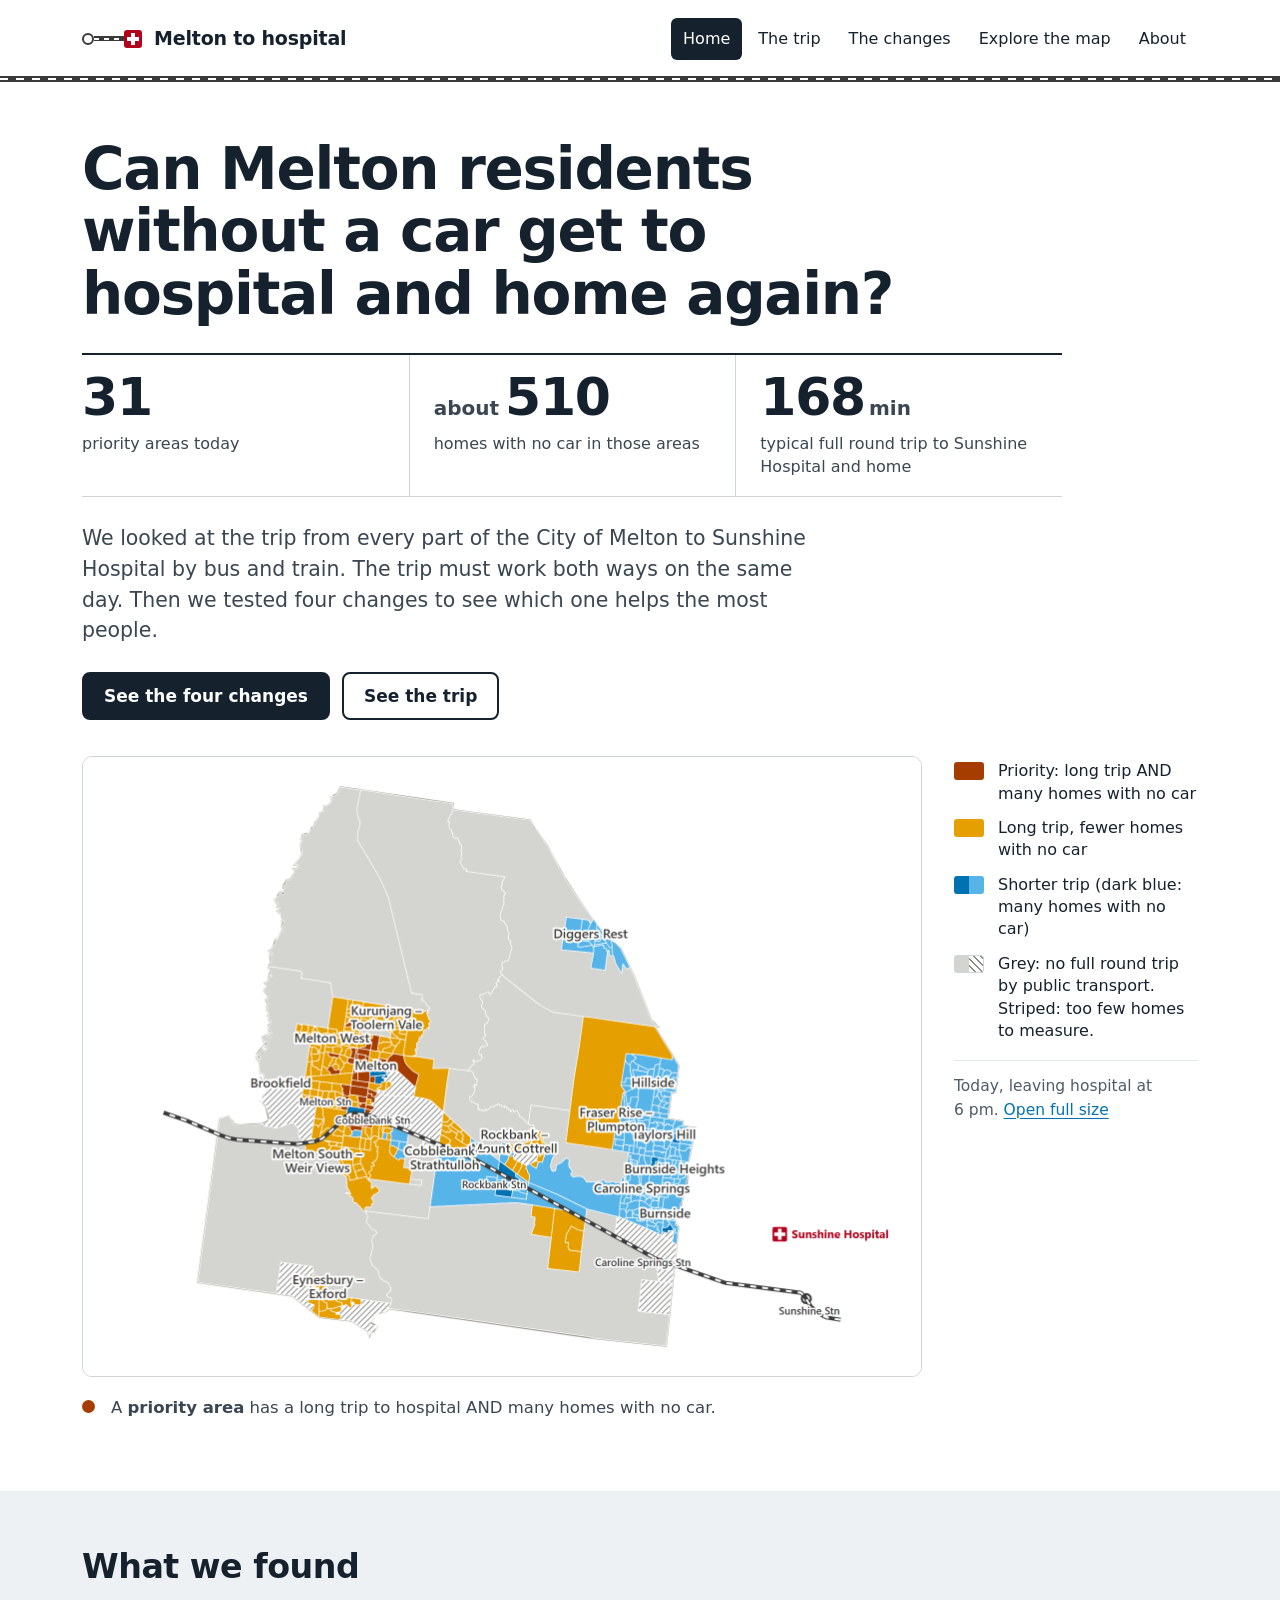
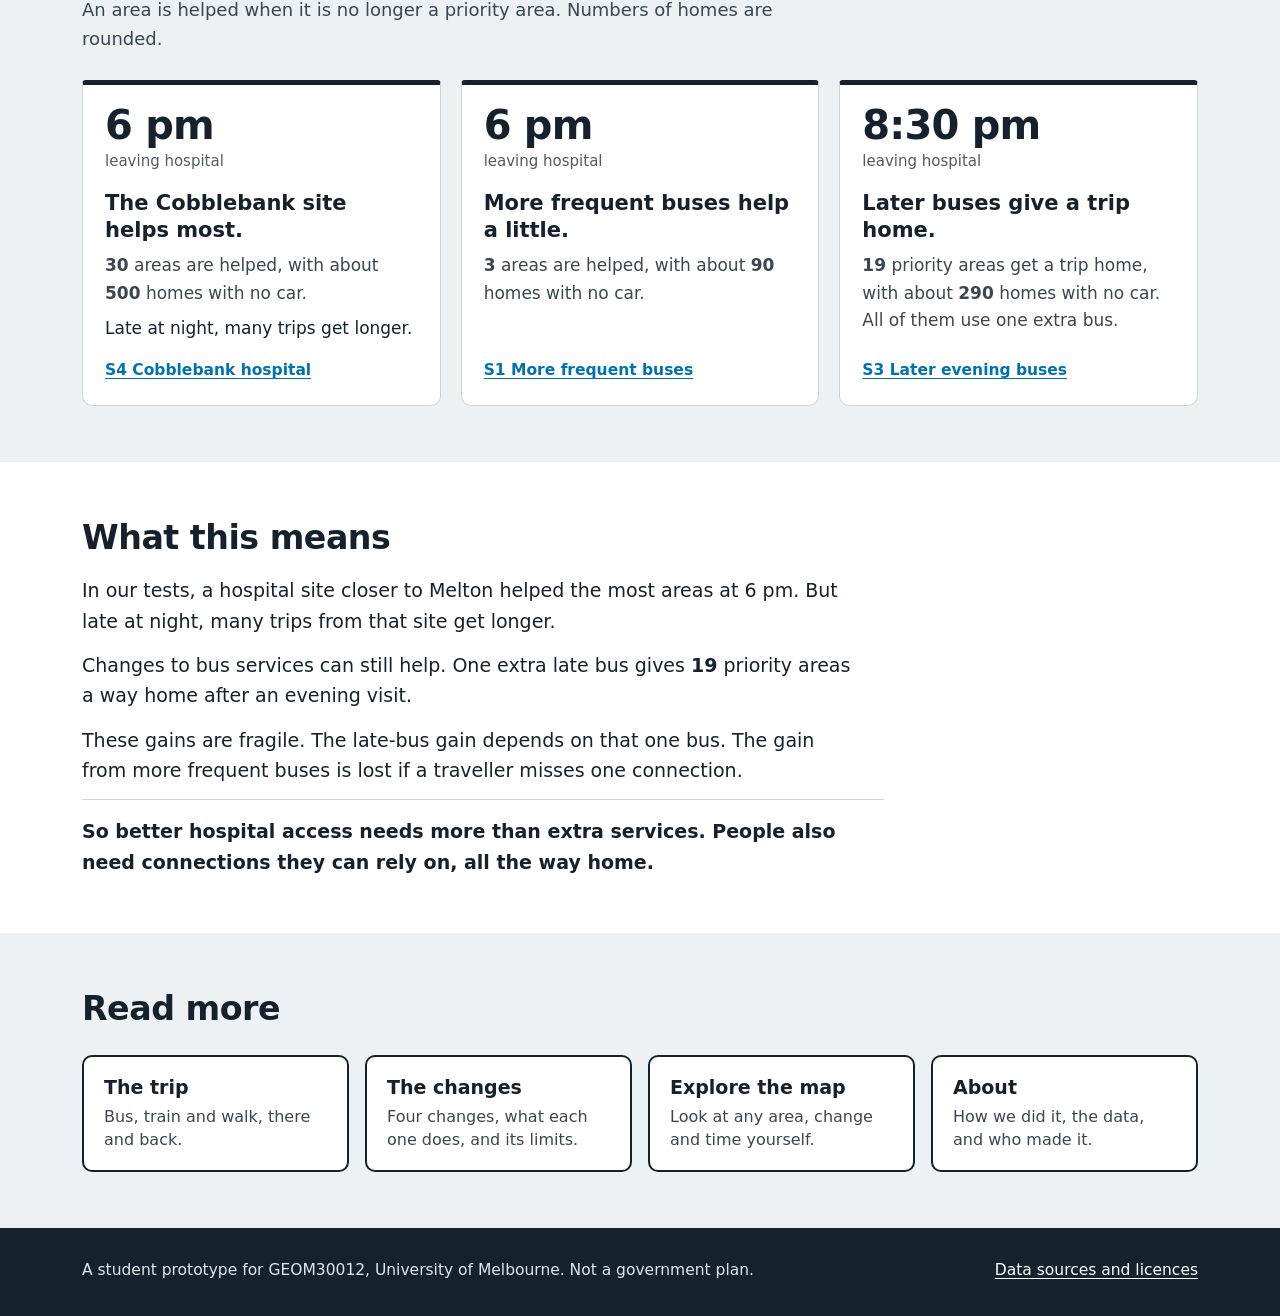
==== index.html @ 2ac5438d "Melton to hospital: public website and explorer (GEOM30012 prototype)" ====
<!doctype html>
<html lang="en-AU">
<head>
<meta charset="utf-8">
<meta name="viewport" content="width=device-width, initial-scale=1">
<title>Melton to hospital</title>
<meta name="description" content="Can Melton residents without a car get to Sunshine Hospital and home again by public transport? Four possible changes, compared.">
<link rel="stylesheet" href="assets/site.css">
</head>
<body>
<a class="skip" href="#main">Skip to content</a>
<header class="site-head">
  <div class="wrap">
    <a class="brand" href="index.html"><span class="mark" aria-hidden="true"><span class="stop"></span><span class="seg"></span><span class="hosp"></span></span>Melton to hospital</a>
    <nav class="site-nav" aria-label="Main">
      <ul>
        <li><a href="index.html" aria-current="page">Home</a></li>
        <li><a href="trip.html">The trip</a></li>
        <li><a href="changes.html">The changes</a></li>
        <li><a href="explore.html">Explore the map</a></li>
        <li><a href="about.html">About</a></li>
      </ul>
    </nav>
  </div>
  <div class="railrule" aria-hidden="true"></div>
</header>

<main id="main">
  <section class="page-top">
    <div class="wrap">
      <h1>Can Melton residents without a car get to hospital and home again?</h1>
      <ul class="keynums" aria-label="Key numbers today">
        <li><span class="big"><span data-n="today.priority_areas"></span></span><span class="lbl">priority areas today</span></li>
        <li><span class="big"><span class="pre">about</span><span data-n="today.priority_homes"></span></span><span class="lbl">homes with no car in those areas</span></li>
        <li><span class="big"><span data-n="today.round_trip_min"></span><small>min</small></span><span class="lbl">typical full round trip to Sunshine Hospital and home</span></li>
      </ul>
      <p class="lead">We looked at the trip from every part of the City of Melton to Sunshine Hospital by bus and train. The trip must work both ways on the same day. Then we tested four changes to see which one helps the most people.</p>
      <div class="actions">
        <a class="btn primary" href="changes.html">See the four changes</a>
        <a class="btn" href="trip.html">See the trip</a>
      </div>
    </div>
  </section>

  <section class="band" style="padding-top:0">
    <div class="wrap">
      <figure class="webmap">
        <div class="map-scroll" data-start="0.1"><img src="img/web/map_today_6pm.png" width="840" height="620"
          alt="Map of the City of Melton, leaving hospital at 6&nbsp;pm. Priority areas, in dark orange-brown, are grouped around Melton town centre and Melton South."></div>
        <div class="map-side">
          <p class="swipe-hint">Swipe sideways to see the whole map.</p>
          <ul class="map-key" aria-label="Map key">
            <li><span class="sw priority"></span><span>Priority: long trip AND many homes with no car</span></li>
            <li><span class="sw long"></span><span>Long trip, fewer homes with no car</span></li>
            <li><span class="sw shorter"></span><span>Shorter trip (dark blue: many homes with no car)</span></li>
            <li><span class="sw nodata"></span><span>Grey: no full round trip by public transport. Striped: too few homes to measure.</span></li>
          </ul>
          <figcaption>Today, leaving hospital at 6&nbsp;pm. <a href="img/map_today_6pm_1920x1080.png">Open full size</a></figcaption>
        </div>
      </figure>
      <p class="priority-def"><span class="swatch priority" aria-hidden="true"></span><span>A <b>priority area</b> has a long trip to hospital AND many homes with no car.</span></p>
    </div>
  </section>

  <section class="band mist">
    <div class="wrap">
      <div class="section-head">
        <h2>What we found</h2>
        <p>An area is helped when it is no longer a priority area. Numbers of homes are rounded.</p>
      </div>
      <ol class="findings">
        <li class="finding">
          <div class="when">6&nbsp;pm<small>leaving hospital</small></div>
          <h3>The Cobblebank site helps most.</h3>
          <p><span data-n="s4.helped_areas"></span> areas are helped, with about <span data-n="s4.helped_homes"></span> homes with no car.</p>
          <p class="late">Late at night, many trips get longer.</p>
          <a class="which" href="changes.html#s4">S4 Cobblebank hospital</a>
        </li>
        <li class="finding">
          <div class="when">6&nbsp;pm<small>leaving hospital</small></div>
          <h3>More frequent buses help a little.</h3>
          <p><span data-n="s1.helped_areas"></span> areas are helped, with about <span data-n="s1.helped_homes"></span> homes with no car.</p>
          <a class="which" href="changes.html#s1">S1 More frequent buses</a>
        </li>
        <li class="finding">
          <div class="when">8:30&nbsp;pm<small>leaving hospital</small></div>
          <h3>Later buses give a trip home.</h3>
          <p><span data-n="s3.priority_gain"></span> priority areas get a trip home, with about <span data-n="s3.priority_gain_homes"></span> homes with no car. All of them use one extra bus.</p>
          <a class="which" href="changes.html#s3">S3 Later evening buses</a>
        </li>
      </ol>
    </div>
  </section>

  <section class="band">
    <div class="wrap">
      <div class="meaning">
        <h2>What this means</h2>
        <p>In our tests, a hospital site closer to Melton helped the most areas at 6&nbsp;pm. But late at night, many trips from that site get longer.</p>
        <p>Changes to bus services can still help. One extra late bus gives <span data-n="s3.priority_gain"></span> priority areas a way home after an evening visit.</p>
        <p>These gains are fragile. The late-bus gain depends on that one bus. The gain from more frequent buses is lost if a traveller misses one connection.</p>
        <p>So better hospital access needs more than extra services. People also need connections they can rely on, all the way home.</p>
      </div>
    </div>
  </section>

  <section class="band mist">
    <div class="wrap">
      <div class="section-head"><h2>Read more</h2></div>
      <ul class="next-links">
        <li><a href="trip.html"><b>The trip</b><span>Bus, train and walk, there and back.</span></a></li>
        <li><a href="changes.html"><b>The changes</b><span>Four changes, what each one does, and its limits.</span></a></li>
        <li><a href="explore.html"><b>Explore the map</b><span>Look at any area, change and time yourself.</span></a></li>
        <li><a href="about.html"><b>About</b><span>How we did it, the data, and who made it.</span></a></li>
      </ul>
    </div>
  </section>
</main>

<footer class="site-foot">
  <div class="wrap">
    <p>A student prototype for GEOM30012, University of Melbourne. Not a government plan.</p>
    <p><a href="about.html#sources">Data sources and licences</a></p>
  </div>
</footer>
<script src="data/site_numbers.js"></script>
<script src="assets/site.js"></script>
</body>
</html>
---- assets/site.css ----
/* Melton to hospital -- public website around the explorer.
   System fonts only, no external files: works offline and on GitHub Pages.
   Map colours are copied exactly from app/index.html. */
:root {
  --ink: #15222e;
  --ink-soft: #3a4651;
  --muted: #4f5b66;
  --paper: #ffffff;
  --mist: #eef1f3;
  --rule: #cdd4da;
  --rule-soft: #e3e8ec;
  /* map colours (app/index.html) */
  --priority: #A63D00;
  --long: #E69F00;
  --dep: #0072B2;
  --short: #56B4E9;
  --lost: #D55E00;
  --both: #f7f4ea;
  --neither: #b9b9b4;
  --hosp: #b3001b;
  --rail: #3a3a3a;
  --font: "Segoe UI Variable Text", "Segoe UI", system-ui, -apple-system, "Helvetica Neue", Roboto, Arial, sans-serif;
  --font-display: "Segoe UI Variable Display", "Segoe UI", system-ui, -apple-system, "Helvetica Neue", Roboto, Arial, sans-serif;
  --wrap: 1180px;
  --gutter: 32px;
}
*, *::before, *::after { box-sizing: border-box; }
html { -webkit-text-size-adjust: 100%; }
body {
  margin: 0; background: var(--paper); color: var(--ink);
  font: 18px/1.6 var(--font); font-variant-numeric: tabular-nums;
}
img { max-width: 100%; height: auto; display: block; }
a { color: var(--dep); text-underline-offset: 3px; }
a:hover { color: var(--ink); }
:focus-visible { outline: 3px solid var(--dep); outline-offset: 3px; border-radius: 2px; }
.wrap { max-width: var(--wrap); margin: 0 auto; padding: 0 var(--gutter); }
.skip { position: absolute; left: -9999px; top: 0; }
.skip:focus { left: 12px; top: 12px; z-index: 10; background: var(--paper); padding: 8px 12px; }

/* ---- header: the site sits on the map's V/Line line ---------------------- */
.site-head { background: var(--paper); }
.site-head .wrap { display: flex; align-items: center; justify-content: space-between; gap: 24px; padding-top: 18px; padding-bottom: 16px; }
.brand { display: flex; align-items: center; gap: 12px; color: var(--ink); text-decoration: none; font: 650 19px/1.2 var(--font-display); letter-spacing: -0.01em; }
.brand:hover { color: var(--ink); }
.brand .mark { display: inline-flex; align-items: center; gap: 0; }
.brand .stop { width: 12px; height: 12px; border-radius: 50%; background: var(--paper); border: 2.5px solid var(--rail); }
.brand .seg { width: 30px; height: 5px; background: var(--rail); position: relative; }
.brand .seg::after { content: ""; position: absolute; left: 0; right: 0; top: 1.5px; height: 2px;
  background: repeating-linear-gradient(90deg, #fff 0 5px, transparent 5px 10px); }
.hosp { display: inline-block; width: 18px; height: 18px; border-radius: 3px; background: var(--hosp); position: relative; flex: none; }
.hosp::before, .hosp::after { content: ""; position: absolute; background: #fff; }
.hosp::before { left: 7px; top: 3px; width: 4px; height: 12px; }
.hosp::after { left: 3px; top: 7px; width: 12px; height: 4px; }
nav.site-nav ul { list-style: none; margin: 0; padding: 0; display: flex; gap: 4px; flex-wrap: wrap; }
nav.site-nav a { display: block; padding: 8px 12px; border-radius: 6px; color: var(--ink); text-decoration: none; font-size: 16px; font-weight: 500; }
nav.site-nav a:hover { background: var(--mist); }
nav.site-nav a[aria-current="page"] { background: var(--ink); color: #fff; }
.railrule { height: 6px; background: var(--rail); position: relative; }
.railrule::after { content: ""; position: absolute; left: 0; right: 0; top: 2px; height: 2px;
  background: repeating-linear-gradient(90deg, #fff 0 8px, transparent 8px 16px); }

/* ---- type -------------------------------------------------------------- */
h1, h2, h3 { font-family: var(--font-display); color: var(--ink); margin: 0; }
h1 { font-size: clamp(34px, 4.6vw, 58px); line-height: 1.08; font-weight: 650; letter-spacing: -0.022em; max-width: 19ch; }
h2 { font-size: clamp(26px, 2.6vw, 34px); line-height: 1.18; font-weight: 650; letter-spacing: -0.015em; }
h3 { font-size: 21px; line-height: 1.3; font-weight: 650; }
p { margin: 0 0 14px; max-width: 64ch; }
.lead { font-size: clamp(19px, 1.6vw, 22px); line-height: 1.5; color: var(--ink-soft); max-width: 58ch; }
.small { font-size: 15.5px; color: var(--muted); }
b, strong { font-weight: 650; }
[data-n] { font-weight: 650; white-space: nowrap; }

/* ---- page sections ----------------------------------------------------- */
.page-top { padding: 56px 0 36px; }
.page-top .lead { margin-top: 18px; }
section.band { padding: 56px 0; }
section.band.mist { background: var(--mist); }
.section-head { margin-bottom: 26px; }
.section-head p { margin-top: 10px; color: var(--ink-soft); }

/* buttons */
.actions { display: flex; flex-wrap: wrap; gap: 12px; margin-top: 26px; }
.btn { display: inline-flex; align-items: center; gap: 10px; min-height: 48px; padding: 11px 20px; border-radius: 8px;
  border: 2px solid var(--ink); background: var(--paper); color: var(--ink); text-decoration: none; font-weight: 600; font-size: 17px; line-height: 1.2; }
.btn:hover { background: var(--mist); color: var(--ink); }
.btn.primary { background: var(--ink); color: #fff; }
.btn.primary:hover { background: var(--ink-soft); border-color: var(--ink-soft); color: #fff; }

/* figures */
figure { margin: 0; }
.frame { border: 1px solid var(--rule); border-radius: 10px; overflow: hidden; background: #fff; }
figcaption { margin-top: 12px; font-size: 15.5px; line-height: 1.5; color: var(--muted); max-width: 80ch; }
figcaption a { white-space: nowrap; }
.swatch { display: inline-block; width: 13px; height: 13px; border-radius: 50%; vertical-align: -1px; margin-right: 4px; }
.swatch.priority { background: var(--priority); }

/* ---- home: findings set out like a timetable --------------------------- */
.findings { list-style: none; margin: 0; padding: 0; display: grid; grid-template-columns: repeat(3, 1fr); gap: 20px; }
.finding { background: var(--paper); border: 1px solid var(--rule); border-top: 5px solid var(--ink); border-radius: 4px 4px 10px 10px;
  padding: 20px 22px 22px; display: flex; flex-direction: column; }
.finding .when { font: 650 40px/1 var(--font-display); letter-spacing: -0.02em; color: var(--ink); }
.finding .when small { display: block; font: 500 15px/1.4 var(--font); letter-spacing: 0; color: var(--muted); margin-top: 6px; }
.finding h3 { margin: 18px 0 8px; }
.finding p { font-size: 17px; color: var(--ink-soft); margin-bottom: 16px; }
.finding .which { margin-top: auto; font-size: 15.5px; font-weight: 600; }
.priority-def { display: flex; gap: 12px; align-items: baseline; margin-top: 18px; font-size: 16.5px; color: var(--ink-soft); max-width: 80ch; }
.priority-def .swatch { flex: none; }

.next-links { display: grid; grid-template-columns: repeat(4, 1fr); gap: 16px; list-style: none; margin: 0; padding: 0; }
.next-links a { display: block; height: 100%; padding: 18px 20px; border: 2px solid var(--ink); border-radius: 10px; text-decoration: none; color: var(--ink); background: var(--paper); }
.next-links a:hover { background: var(--mist); }
.next-links b { display: block; font: 650 19px/1.3 var(--font-display); margin-bottom: 6px; }
.next-links span { font-size: 16px; color: var(--ink-soft); line-height: 1.45; display: block; }

/* ---- trip: the route diagram (the page's one bold element) ------------- */
.trip-grid { display: grid; grid-template-columns: minmax(0, 1.15fr) minmax(0, 1fr); gap: 56px; align-items: start; }
ol.route { list-style: none; margin: 0; padding: 0; }
ol.route > li { position: relative; display: grid; grid-template-columns: 56px 1fr; column-gap: 18px; }
ol.route .node { grid-column: 1; display: flex; justify-content: center; padding-top: 4px; position: relative; z-index: 1; }
ol.route .stop-name { grid-column: 2; font: 650 21px/1.3 var(--font-display); padding: 2px 0 0; }
ol.route .stop-note { grid-column: 2; font-size: 16px; color: var(--muted); margin: 2px 0 0; }
ol.route li.leg { min-height: 92px; }
ol.route li.leg .line { grid-column: 1; grid-row: 1 / span 2; justify-self: center; width: 8px; height: 100%; }
ol.route li.leg .mode { grid-column: 2; align-self: center; padding: 14px 0; }
ol.route li.leg .mode b { display: block; font-size: 18px; }
ol.route li.leg .mode span { font-size: 16px; color: var(--ink-soft); }
.line.walk { background: radial-gradient(circle, var(--rail) 2.2px, transparent 2.6px) center top / 8px 11px repeat-y; }
.line.bus { background: linear-gradient(90deg, transparent 1px, var(--rail) 1px, var(--rail) 7px, transparent 7px); }
.line.train { background:
  repeating-linear-gradient(180deg, #fff 0 7px, transparent 7px 14px) center / 2px 100% no-repeat,
  linear-gradient(90deg, transparent 0, var(--rail) 0, var(--rail) 100%); }
.dot { width: 22px; height: 22px; border-radius: 50%; background: #fff; border: 3px solid var(--rail); }
.dot.home { background: var(--ink); border-color: var(--ink); }
.node .hosp { width: 26px; height: 26px; border-radius: 4px; }
.node .hosp::before { left: 10px; top: 4px; width: 6px; height: 18px; }
.node .hosp::after { left: 4px; top: 10px; width: 18px; height: 6px; }
.badge { display: inline-block; margin-left: 8px; padding: 2px 10px; border-radius: 999px; background: var(--mist); font: 600 15px/1.5 var(--font); color: var(--ink); vertical-align: 2px; }

.facts { border-top: 2px solid var(--ink); }
.facts > div { display: grid; grid-template-columns: 1fr auto; gap: 16px; padding: 14px 0; border-bottom: 1px solid var(--rule-soft); align-items: baseline; }
.facts dt { color: var(--ink-soft); font-size: 17px; }
.facts dd { margin: 0; font: 650 22px/1.2 var(--font-display); text-align: right; white-space: nowrap; }
.facts dd small { font: 500 15px/1 var(--font); color: var(--muted); }
dl.facts { margin: 0; }

/* trip home: share of all areas with a trip home */
.homebars { display: grid; gap: 22px; margin: 8px 0 0; }
.homebar .label { display: flex; justify-content: space-between; gap: 12px; align-items: baseline; margin-bottom: 8px; flex-wrap: wrap; }
.homebar .label b { font: 650 22px/1.2 var(--font-display); }
.homebar .label span { color: var(--ink-soft); font-size: 17px; }
.bar { height: 30px; border-radius: 4px; background: var(--neither); overflow: hidden; display: flex; }
.bar i { display: block; height: 100%; background: var(--ink); }
.key { display: flex; flex-wrap: wrap; gap: 8px 22px; margin-top: 16px; font-size: 15.5px; color: var(--muted); }
.key span::before { content: ""; display: inline-block; width: 13px; height: 13px; border-radius: 3px; margin-right: 7px; vertical-align: -1px; }
.key .k-yes::before { background: var(--ink); }
.key .k-no::before { background: var(--neither); }
.callout { border-left: 5px solid var(--priority); background: var(--paper); padding: 16px 20px; margin-top: 28px; border-radius: 0 8px 8px 0; max-width: 70ch; }
.callout p:last-child { margin-bottom: 0; }

/* ---- changes ------------------------------------------------------------ */
.jump { display: flex; flex-wrap: wrap; gap: 10px; list-style: none; padding: 0; margin: 24px 0 0; }
.jump a { display: block; padding: 8px 14px; border: 1px solid var(--rule); border-radius: 999px; text-decoration: none; color: var(--ink); font-size: 16px; font-weight: 600; background: var(--paper); }
.jump a:hover { border-color: var(--ink); }
.overview { display: grid; grid-template-columns: 1fr 1fr; gap: 24px; }
.scenario { padding: 56px 0; border-top: 1px solid var(--rule); scroll-margin-top: 12px; }
.scenario .code { display: inline-block; font: 650 17px/1 var(--font-display); color: #fff; background: var(--ink); border-radius: 6px; padding: 6px 9px; margin-right: 12px; vertical-align: 5px; }
.scenario h2 { display: flex; align-items: baseline; flex-wrap: wrap; }
.scenario .desc { margin-top: 10px; color: var(--ink-soft); font-size: 19px; }
.scenario-grid { display: grid; grid-template-columns: minmax(0, 0.85fr) minmax(0, 1.15fr); gap: 44px; margin-top: 28px; align-items: start; }
.caveat { margin-top: 22px; padding: 14px 18px; background: var(--mist); border-radius: 8px; }
.caveat h3 { font-size: 18px; margin-bottom: 4px; }
.caveat p { margin: 0; font-size: 17px; }

/* ---- explore ------------------------------------------------------------- */
.explore-grid { display: grid; grid-template-columns: minmax(0, 0.8fr) minmax(0, 1.2fr); gap: 48px; align-items: center; }
.howto { padding-left: 22px; margin: 22px 0 0; color: var(--ink-soft); font-size: 17px; }
.howto li { margin-bottom: 6px; }

/* ---- about --------------------------------------------------------------- */
.prose { max-width: 70ch; }
.prose h2 { margin: 44px 0 14px; }
.prose h2:first-child { margin-top: 0; }
.prose ul { padding-left: 22px; margin: 0 0 14px; }
.prose li { margin-bottom: 8px; }
table.sources { border-collapse: collapse; width: 100%; font-size: 16px; margin-top: 6px; }
table.sources th, table.sources td { text-align: left; padding: 10px 12px 10px 0; border-bottom: 1px solid var(--rule-soft); vertical-align: top; }
table.sources th { font-weight: 650; border-bottom: 2px solid var(--ink); }
.people { list-style: none; padding: 0; margin: 0; }
.people li { padding: 6px 0; }

/* ---- footer --------------------------------------------------------------- */
.site-foot { background: var(--ink); color: #dfe5ea; margin-top: 0; }
.site-foot .wrap { padding-top: 30px; padding-bottom: 34px; display: flex; flex-wrap: wrap; gap: 10px 40px; justify-content: space-between; font-size: 15.5px; }
.site-foot p { margin: 0; max-width: 70ch; }
.site-foot a { color: #fff; }

/* ---- smaller screens --------------------------------------------------- */
@media (max-width: 1100px) {
  .findings { grid-template-columns: 1fr; }
  .finding { display: grid; grid-template-columns: 150px 1fr; column-gap: 24px; }
  .finding .when { grid-row: 1 / span 3; }
  .finding h3 { margin-top: 0; }
  .next-links { grid-template-columns: 1fr 1fr; }
  .trip-grid, .scenario-grid, .explore-grid { grid-template-columns: 1fr; gap: 32px; }
}
@media (max-width: 760px) {
  :root { --gutter: 16px; }
  body { font-size: 17px; }
  .site-head .wrap { flex-direction: column; align-items: flex-start; gap: 10px; padding-top: 14px; padding-bottom: 10px; }
  nav.site-nav { width: 100%; }
  nav.site-nav ul { gap: 2px; }
  nav.site-nav a { padding: 8px 10px; font-size: 15.5px; }
  .page-top { padding: 34px 0 26px; }
  section.band, .scenario { padding: 40px 0; }
  .finding { display: flex; padding: 18px 18px 20px; }
  .finding .when { font-size: 34px; }
  .finding h3 { margin-top: 14px; }
  .next-links { grid-template-columns: 1fr; }
  .overview { grid-template-columns: 1fr; }
  ol.route > li { grid-template-columns: 40px 1fr; column-gap: 14px; }
  ol.route li.leg { min-height: 80px; }
  .facts dd { font-size: 20px; }
  .btn { width: 100%; justify-content: center; }
  table.sources { font-size: 15px; }
}
@media print {
  .site-head nav, .actions, .skip { display: none; }
  section.band.mist { background: none; }
}

/* fixes after the first screenshots */
a.frame { display: block; }
h1 { max-width: 22ch; }
ol.route li.stop .node { align-self: stretch; grid-row: 1 / span 2; }
ol.route li.stop .node::after { content: ""; position: absolute; top: 14px; bottom: 0; left: 50%; width: 8px; transform: translateX(-50%); z-index: -1; }
ol.route li.leg .line { margin: -1px 0; }
ol.route li.next-walk .node::after { background: radial-gradient(circle, var(--rail) 2.2px, transparent 2.6px) center top / 8px 11px repeat-y; }
ol.route li.next-bus .node::after { background: linear-gradient(90deg, transparent 1px, var(--rail) 1px, var(--rail) 7px, transparent 7px); }
ol.route li.next-train .node::after { background:
  repeating-linear-gradient(180deg, #fff 0 7px, transparent 7px 14px) center / 2px 100% no-repeat,
  linear-gradient(90deg, var(--rail), var(--rail)); }
table.sources td:last-child, table.sources th:last-child { white-space: nowrap; padding-right: 0; }

/* ---- revisions: web maps with HTML legends ------------------------------- */
:root { --nodata: #d4d4d0; --hatch: #8a8a86; --symbol: #1f1f1d; }
.webmap { display: grid; grid-template-columns: minmax(0, 840px) minmax(0, 1fr); gap: 18px 32px; align-items: start; }
.map-scroll { border: 1px solid var(--rule); border-radius: 10px; background: #fff; overflow: hidden; }
.map-scroll img { width: 100%; }
.map-side { padding-top: 4px; }
.map-key { list-style: none; margin: 0; padding: 0; display: grid; gap: 12px; font-size: 16px; line-height: 1.4; }
.map-key li { display: grid; grid-template-columns: 34px 1fr; column-gap: 10px; align-items: start; }
.sw { display: block; width: 30px; height: 18px; border-radius: 3px; margin-top: 2px; }
.sw.priority { background: var(--priority); }
.sw.other { background: linear-gradient(90deg, var(--long) 0 50%, var(--short) 50% 100%); }
.sw.shorter { background: linear-gradient(90deg, var(--dep) 0 50%, var(--short) 50% 100%); }
.sw.long { background: var(--long); }
.sw.nodata { background: linear-gradient(90deg, var(--nodata) 0 50%, transparent 50% 100%),
  repeating-linear-gradient(45deg, var(--hatch) 0 1.5px, #fff 1.5px 5px); box-shadow: inset 0 0 0 1px var(--rule); }
.sw.gained { background: var(--dep); }
.sw.lost { background: var(--lost); }
.sw.both { background: var(--both); box-shadow: inset 0 0 0 1px var(--rule); }
.sw.neither { background: var(--neither); }
.sw.nochange { background: linear-gradient(90deg, var(--both) 0 50%, var(--neither) 50% 100%); box-shadow: inset 0 0 0 1px var(--rule); }
.sw.ring { width: 18px; height: 18px; border-radius: 50%; border: 2.5px solid var(--symbol); margin-left: 6px; margin-top: 1px; }
.sw.outline { background: transparent; border: 2.5px solid var(--symbol); }
.webmap figcaption { margin-top: 18px; padding-top: 14px; border-top: 1px solid var(--rule-soft); }
.swipe-hint { display: none; }
.webmap.wide { grid-template-columns: minmax(0, 840px) minmax(0, 1fr); }
.scenario .webmap { margin-top: 34px; }
.scenario .webmap + .webmap { margin-top: 40px; }

/* ---- revisions: key numbers on Home -------------------------------------- */
.keynums { list-style: none; margin: 28px 0 0; padding: 0; display: grid; grid-template-columns: repeat(3, minmax(0, 1fr)); max-width: 980px;
  border-top: 2px solid var(--ink); border-bottom: 1px solid var(--rule); }
.keynums li { padding: 16px 24px 18px 0; }
.keynums li + li { padding-left: 24px; border-left: 1px solid var(--rule); }
.keynums .big { display: block; font: 650 52px/1 var(--font-display); letter-spacing: -0.025em; color: var(--ink); }
.keynums .big [data-n] { font-weight: inherit; }
.keynums .big small { font: 600 20px/1 var(--font-display); letter-spacing: 0; margin-left: 4px; color: var(--ink-soft); }
.keynums .big .pre { font: 600 20px/1 var(--font-display); letter-spacing: 0; margin-right: 6px; color: var(--ink-soft); }
.keynums .lbl { display: block; margin-top: 10px; font-size: 16px; line-height: 1.4; color: var(--ink-soft); }
.page-top .keynums + .lead { margin-top: 26px; }
.finding .late { font-size: 17px; color: var(--ink); margin-top: -8px; }

/* ---- revisions: "What this means" ---------------------------------------- */
.meaning { max-width: 70ch; }
.meaning h2 { margin-bottom: 18px; }
.meaning p { font-size: 19px; line-height: 1.6; }
.meaning p:last-child { margin-bottom: 0; padding-top: 16px; border-top: 1px solid var(--rule); font-weight: 600; }

/* ---- revisions: native bar charts ---------------------------------------- */
.charts { display: grid; grid-template-columns: 1fr 1fr; gap: 24px; }
.chart { background: var(--paper); border: 1px solid var(--rule); border-radius: 10px; padding: 20px 22px 18px; }
.chart h3 { font-size: 19px; line-height: 1.35; }
.chart .sub { font-size: 15.5px; color: var(--muted); margin: 6px 0 14px; }
.chart .series { display: flex; flex-wrap: wrap; gap: 6px 18px; margin: 0 0 6px; padding: 0; list-style: none; font-size: 15.5px; }
.chart .series li::before { content: ""; display: inline-block; width: 13px; height: 13px; border-radius: 3px; margin-right: 7px; vertical-align: -1px; background: var(--c); }
.hrows { list-style: none; margin: 0; padding: 0; }
.hrow { padding: 10px 0; border-bottom: 1px solid var(--rule-soft); }
.hrow:last-child { border-bottom: 0; }
.hcat { font-weight: 650; font-size: 16px; margin-bottom: 5px; }
.hline { display: flex; align-items: center; gap: 8px; min-height: 26px; font-size: 15.5px; }
.hline + .hline { margin-top: 4px; }
.hline i { display: block; flex: none; height: 20px; border-radius: 0 4px 4px 0; background: var(--c, var(--dep));
  width: calc((100% - 12.5em) * var(--p, 0)) !important; }
.hline .axis { flex: none; width: 2px; height: 26px; background: var(--muted); margin-right: -8px; }
.hline .v .z { display: none; }
.hline .v.is-zero .nz { display: none; }
.hline .v.is-zero .z { display: inline; color: var(--muted); }
.hline .v [data-n] { font-weight: 650; }
.chart .note { font-size: 14.5px; color: var(--muted); margin: 10px 0 0; }

/* ---- revisions: method as steps ------------------------------------------ */
ol.steps { list-style: none; counter-reset: step; margin: 0 0 14px; padding: 0; }
ol.steps li { counter-increment: step; position: relative; padding: 0 0 14px 52px; margin: 0; }
ol.steps li::before { content: counter(step); position: absolute; left: 0; top: 0; width: 34px; height: 34px; border-radius: 50%;
  background: var(--ink); color: #fff; font: 650 17px/34px var(--font-display); text-align: center; }
ol.steps li::after { content: ""; position: absolute; left: 16px; top: 38px; bottom: 4px; width: 2px; background: var(--rule); }
ol.steps li:last-child::after { display: none; }

@media (max-width: 1100px) {
  .webmap, .webmap.wide { grid-template-columns: 1fr; }
  .charts { grid-template-columns: 1fr; }
}
@media (max-width: 760px) {
  .map-scroll { overflow-x: auto; overscroll-behavior-x: contain; -webkit-overflow-scrolling: touch; }
  .map-scroll img { width: 760px; max-width: none; }
  .swipe-hint { display: block; font-size: 15px; color: var(--muted); margin: 8px 0 0; }
  .map-key { font-size: 15.5px; }
  .keynums { grid-template-columns: 1fr; }
  .keynums li, .keynums li + li { padding: 14px 0; border-left: 0; }
  .keynums li + li { border-top: 1px solid var(--rule); }
  .keynums .big { font-size: 44px; }
  .meaning p { font-size: 18px; }
  .chart { padding: 16px 14px 14px; }
  .hline i { width: calc((100% - 11.5em) * var(--p, 0)) !important; }
  ol.steps li { padding-left: 46px; }
}
.scenario .scenario-grid { grid-template-columns: minmax(0, 1.15fr) minmax(0, 0.85fr); }
.scenario .scenario-grid > .caveat { margin-top: 0; }
@media (max-width: 1100px) { .scenario .scenario-grid { grid-template-columns: 1fr; gap: 24px; } }
.hline .v { white-space: nowrap; }
.hline:has(.v.is-zero) i { display: none; }
.chart.c830 .hline i { width: calc((100% - 15em) * var(--p, 0)) !important; }
@media (max-width: 760px) {
  .hline { font-size: 15px; }
  .chart.c830 .hline i { width: calc((100% - 13.6em) * var(--p, 0)) !important; }
}
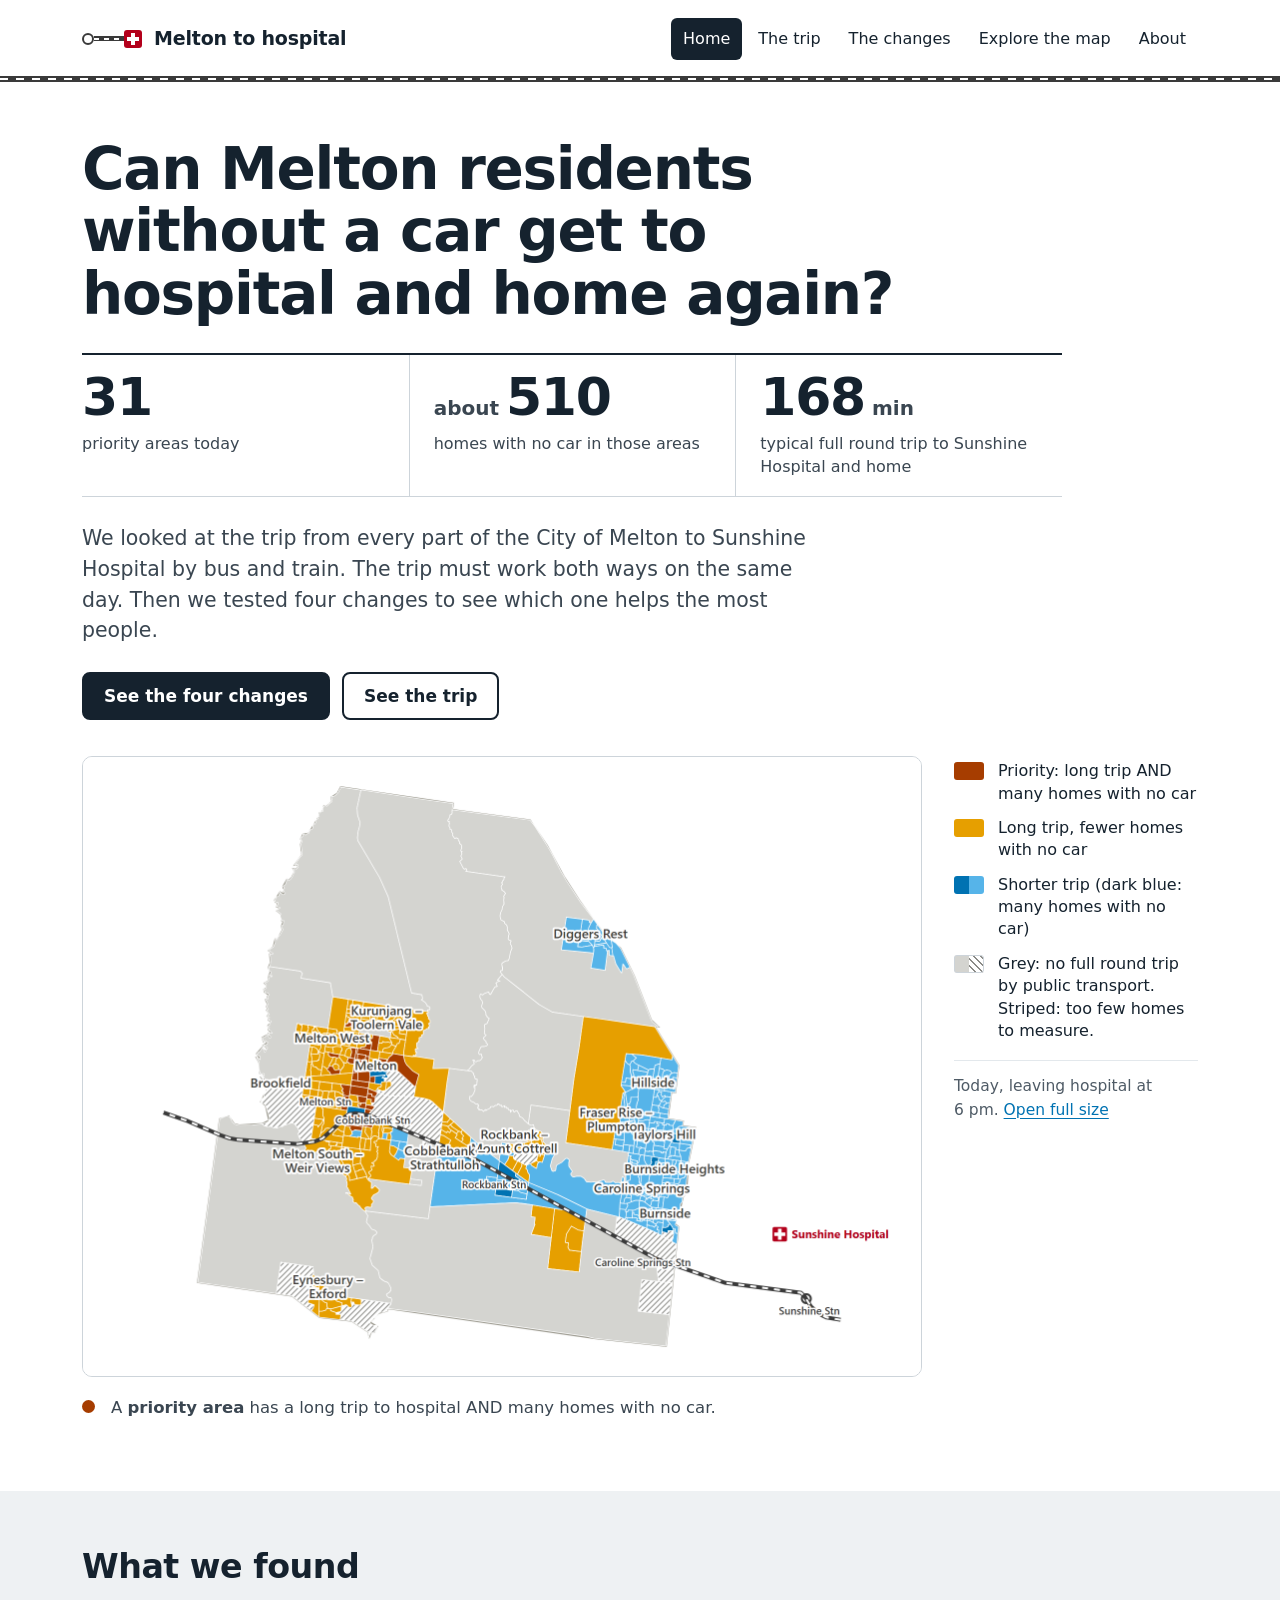
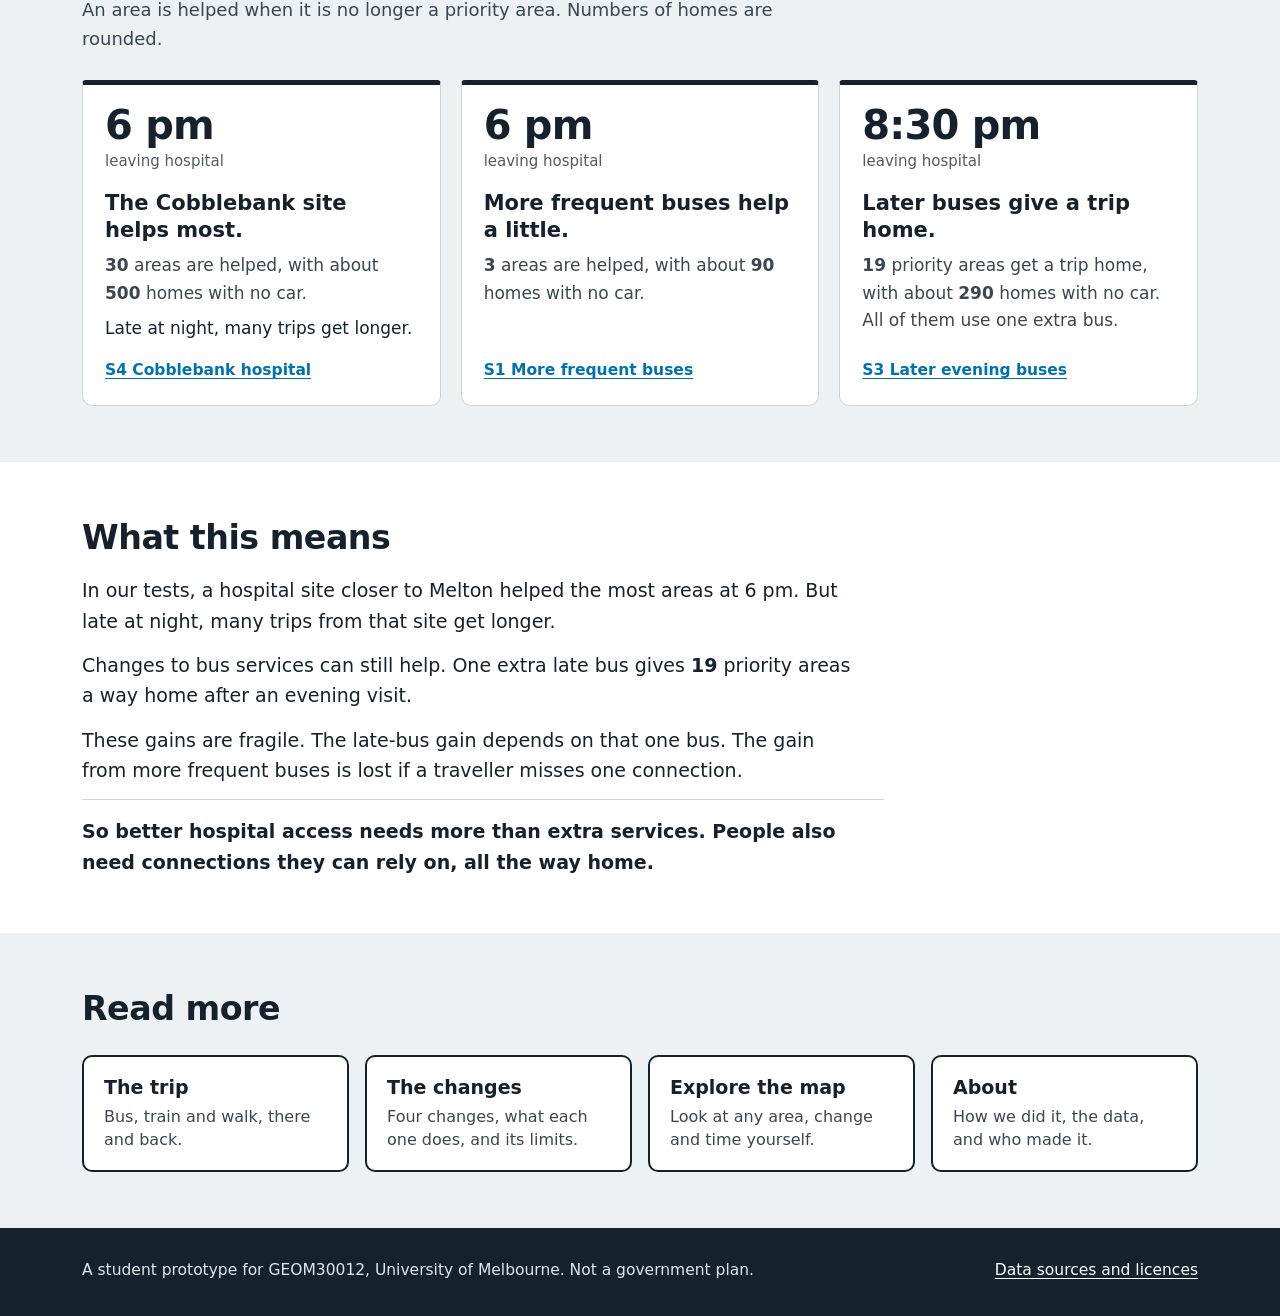
==== commit ca260dd1: "Real spaces between words joined only by tags (copied text and screen readers)" ====
--- a/index.html
+++ b/index.html
@@ -30,9 +30,9 @@
     <div class="wrap">
       <h1>Can Melton residents without a car get to hospital and home again?</h1>
       <ul class="keynums" aria-label="Key numbers today">
-        <li><span class="big"><span data-n="today.priority_areas"></span></span><span class="lbl">priority areas today</span></li>
-        <li><span class="big"><span class="pre">about</span><span data-n="today.priority_homes"></span></span><span class="lbl">homes with no car in those areas</span></li>
-        <li><span class="big"><span data-n="today.round_trip_min"></span><small>min</small></span><span class="lbl">typical full round trip to Sunshine Hospital and home</span></li>
+        <li><span class="big"><span data-n="today.priority_areas">31</span></span> <span class="lbl">priority areas today</span></li>
+        <li><span class="big"><span class="pre">about </span><span data-n="today.priority_homes">510</span></span> <span class="lbl">homes with no car in those areas</span></li>
+        <li><span class="big"><span data-n="today.round_trip_min">168</span><small> min</small></span> <span class="lbl">typical full round trip to Sunshine Hospital and home</span></li>
       </ul>
       <p class="lead">We looked at the trip from every part of the City of Melton to Sunshine Hospital by bus and train. The trip must work both ways on the same day. Then we tested four changes to see which one helps the most people.</p>
       <div class="actions">
@@ -70,22 +70,22 @@
       </div>
       <ol class="findings">
         <li class="finding">
-          <div class="when">6&nbsp;pm<small>leaving hospital</small></div>
+          <div class="when">6&nbsp;pm <small>leaving hospital</small></div>
           <h3>The Cobblebank site helps most.</h3>
-          <p><span data-n="s4.helped_areas"></span> areas are helped, with about <span data-n="s4.helped_homes"></span> homes with no car.</p>
+          <p><span data-n="s4.helped_areas">30</span> areas are helped, with about <span data-n="s4.helped_homes">500</span> homes with no car.</p>
           <p class="late">Late at night, many trips get longer.</p>
           <a class="which" href="changes.html#s4">S4 Cobblebank hospital</a>
         </li>
         <li class="finding">
-          <div class="when">6&nbsp;pm<small>leaving hospital</small></div>
+          <div class="when">6&nbsp;pm <small>leaving hospital</small></div>
           <h3>More frequent buses help a little.</h3>
-          <p><span data-n="s1.helped_areas"></span> areas are helped, with about <span data-n="s1.helped_homes"></span> homes with no car.</p>
+          <p><span data-n="s1.helped_areas">3</span> areas are helped, with about <span data-n="s1.helped_homes">90</span> homes with no car.</p>
           <a class="which" href="changes.html#s1">S1 More frequent buses</a>
         </li>
         <li class="finding">
-          <div class="when">8:30&nbsp;pm<small>leaving hospital</small></div>
+          <div class="when">8:30&nbsp;pm <small>leaving hospital</small></div>
           <h3>Later buses give a trip home.</h3>
-          <p><span data-n="s3.priority_gain"></span> priority areas get a trip home, with about <span data-n="s3.priority_gain_homes"></span> homes with no car. All of them use one extra bus.</p>
+          <p><span data-n="s3.priority_gain">19</span> priority areas get a trip home, with about <span data-n="s3.priority_gain_homes">290</span> homes with no car. All of them use one extra bus.</p>
           <a class="which" href="changes.html#s3">S3 Later evening buses</a>
         </li>
       </ol>
@@ -97,7 +97,7 @@
       <div class="meaning">
         <h2>What this means</h2>
         <p>In our tests, a hospital site closer to Melton helped the most areas at 6&nbsp;pm. But late at night, many trips from that site get longer.</p>
-        <p>Changes to bus services can still help. One extra late bus gives <span data-n="s3.priority_gain"></span> priority areas a way home after an evening visit.</p>
+        <p>Changes to bus services can still help. One extra late bus gives <span data-n="s3.priority_gain">19</span> priority areas a way home after an evening visit.</p>
         <p>These gains are fragile. The late-bus gain depends on that one bus. The gain from more frequent buses is lost if a traveller misses one connection.</p>
         <p>So better hospital access needs more than extra services. People also need connections they can rely on, all the way home.</p>
       </div>
@@ -108,10 +108,10 @@
     <div class="wrap">
       <div class="section-head"><h2>Read more</h2></div>
       <ul class="next-links">
-        <li><a href="trip.html"><b>The trip</b><span>Bus, train and walk, there and back.</span></a></li>
-        <li><a href="changes.html"><b>The changes</b><span>Four changes, what each one does, and its limits.</span></a></li>
-        <li><a href="explore.html"><b>Explore the map</b><span>Look at any area, change and time yourself.</span></a></li>
-        <li><a href="about.html"><b>About</b><span>How we did it, the data, and who made it.</span></a></li>
+        <li><a href="trip.html"><b>The trip</b> <span>Bus, train and walk, there and back.</span></a></li>
+        <li><a href="changes.html"><b>The changes</b> <span>Four changes, what each one does, and its limits.</span></a></li>
+        <li><a href="explore.html"><b>Explore the map</b> <span>Look at any area, change and time yourself.</span></a></li>
+        <li><a href="about.html"><b>About</b> <span>How we did it, the data, and who made it.</span></a></li>
       </ul>
     </div>
   </section>
@@ -123,7 +123,6 @@
     <p><a href="about.html#sources">Data sources and licences</a></p>
   </div>
 </footer>
-<script src="data/site_numbers.js"></script>
 <script src="assets/site.js"></script>
 </body>
 </html>
--- a/assets/site.css
+++ b/assets/site.css
@@ -347,3 +347,6 @@
   .hline { font-size: 15px; }
   .chart.c830 .hline i { width: calc((100% - 13.6em) * var(--p, 0)) !important; }
 }
+/* the number strip now has real spaces in the text ("about 510", "168 min") */
+.keynums .big .pre { margin-right: 0; }
+.keynums .big small { margin-left: 0; }
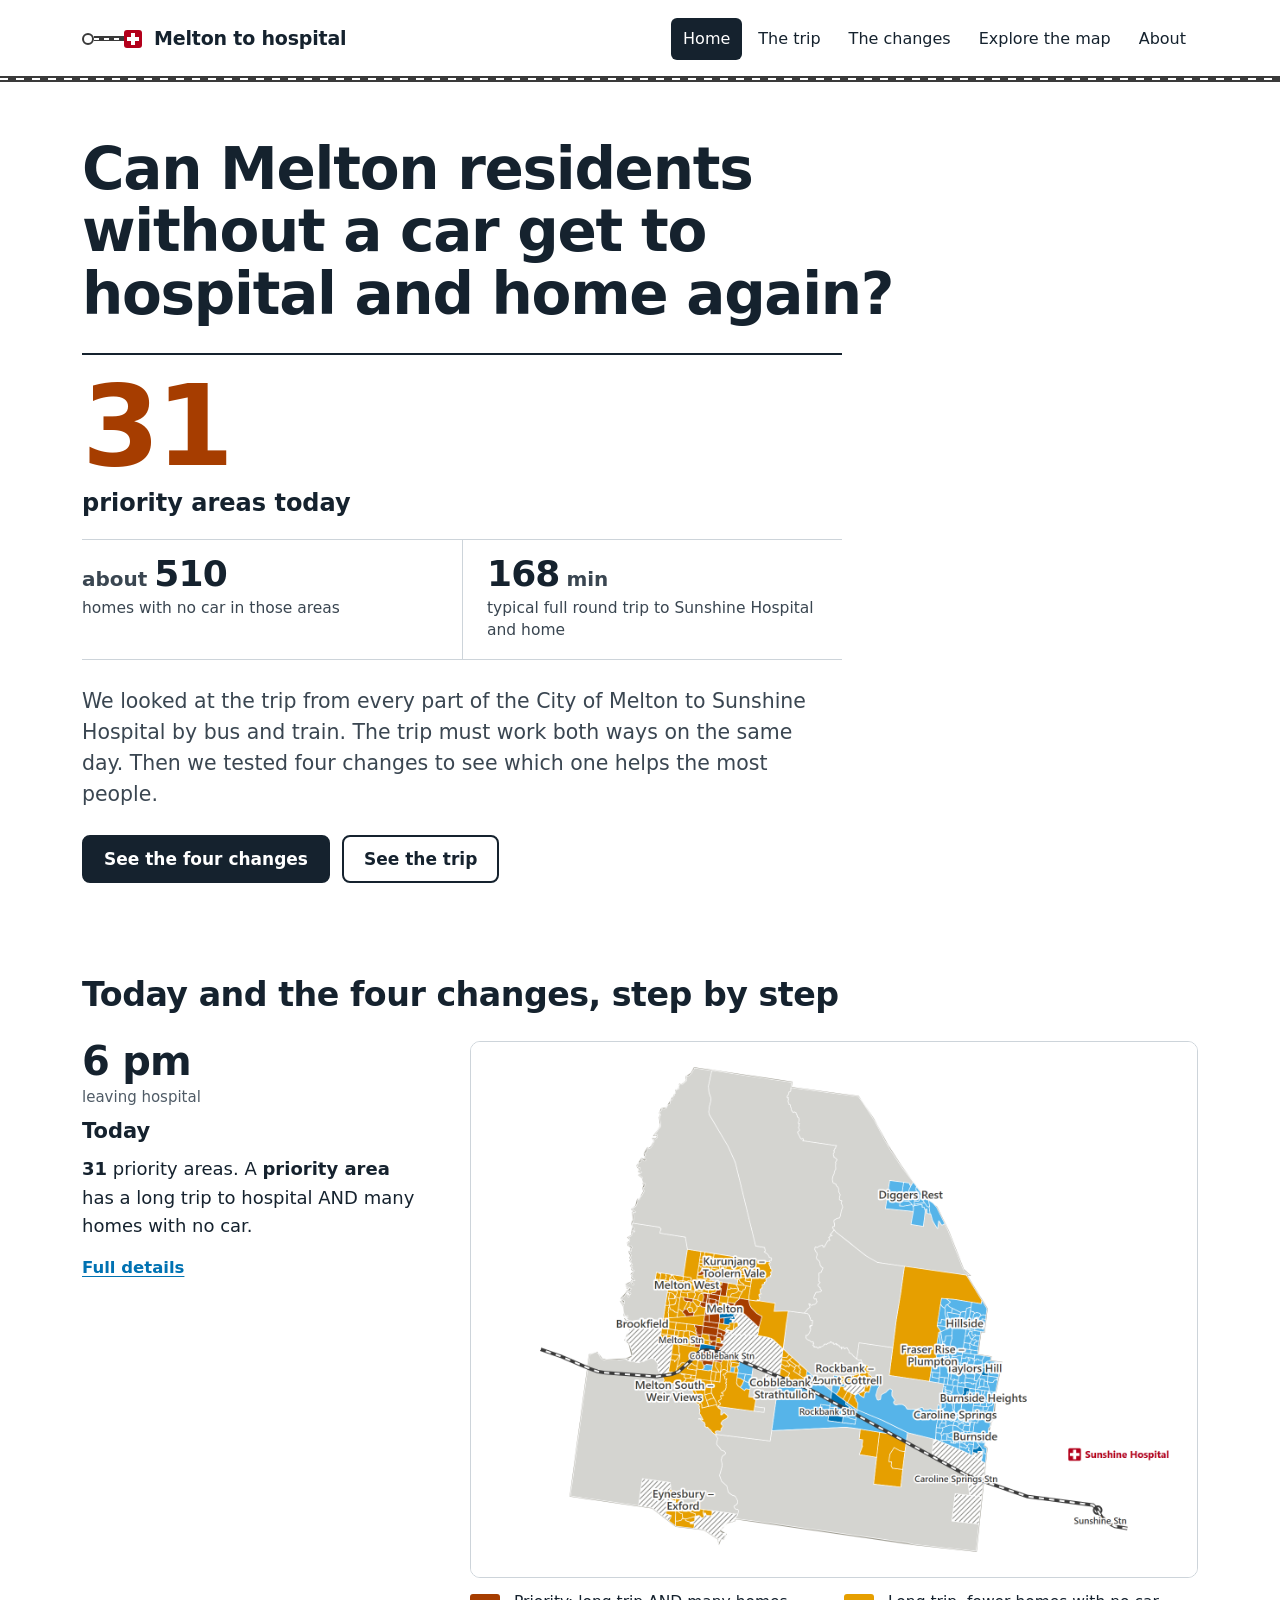
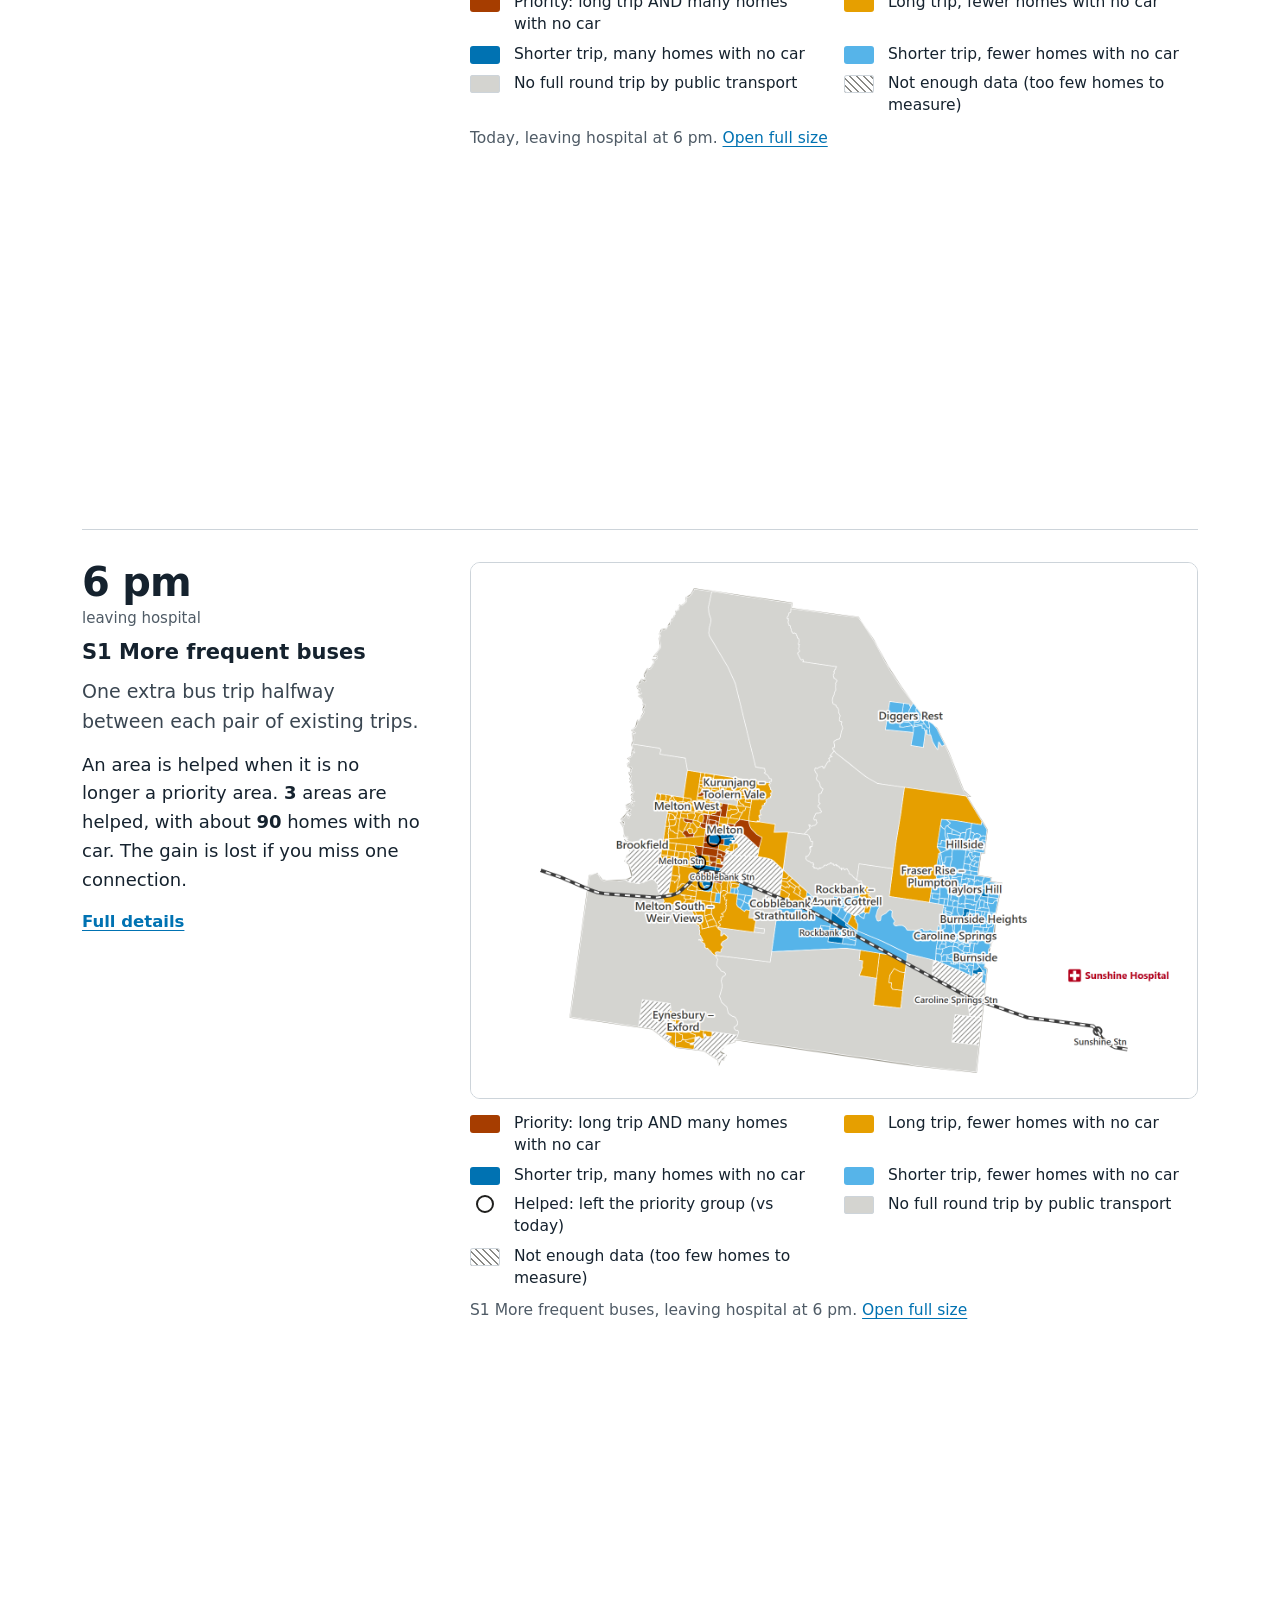
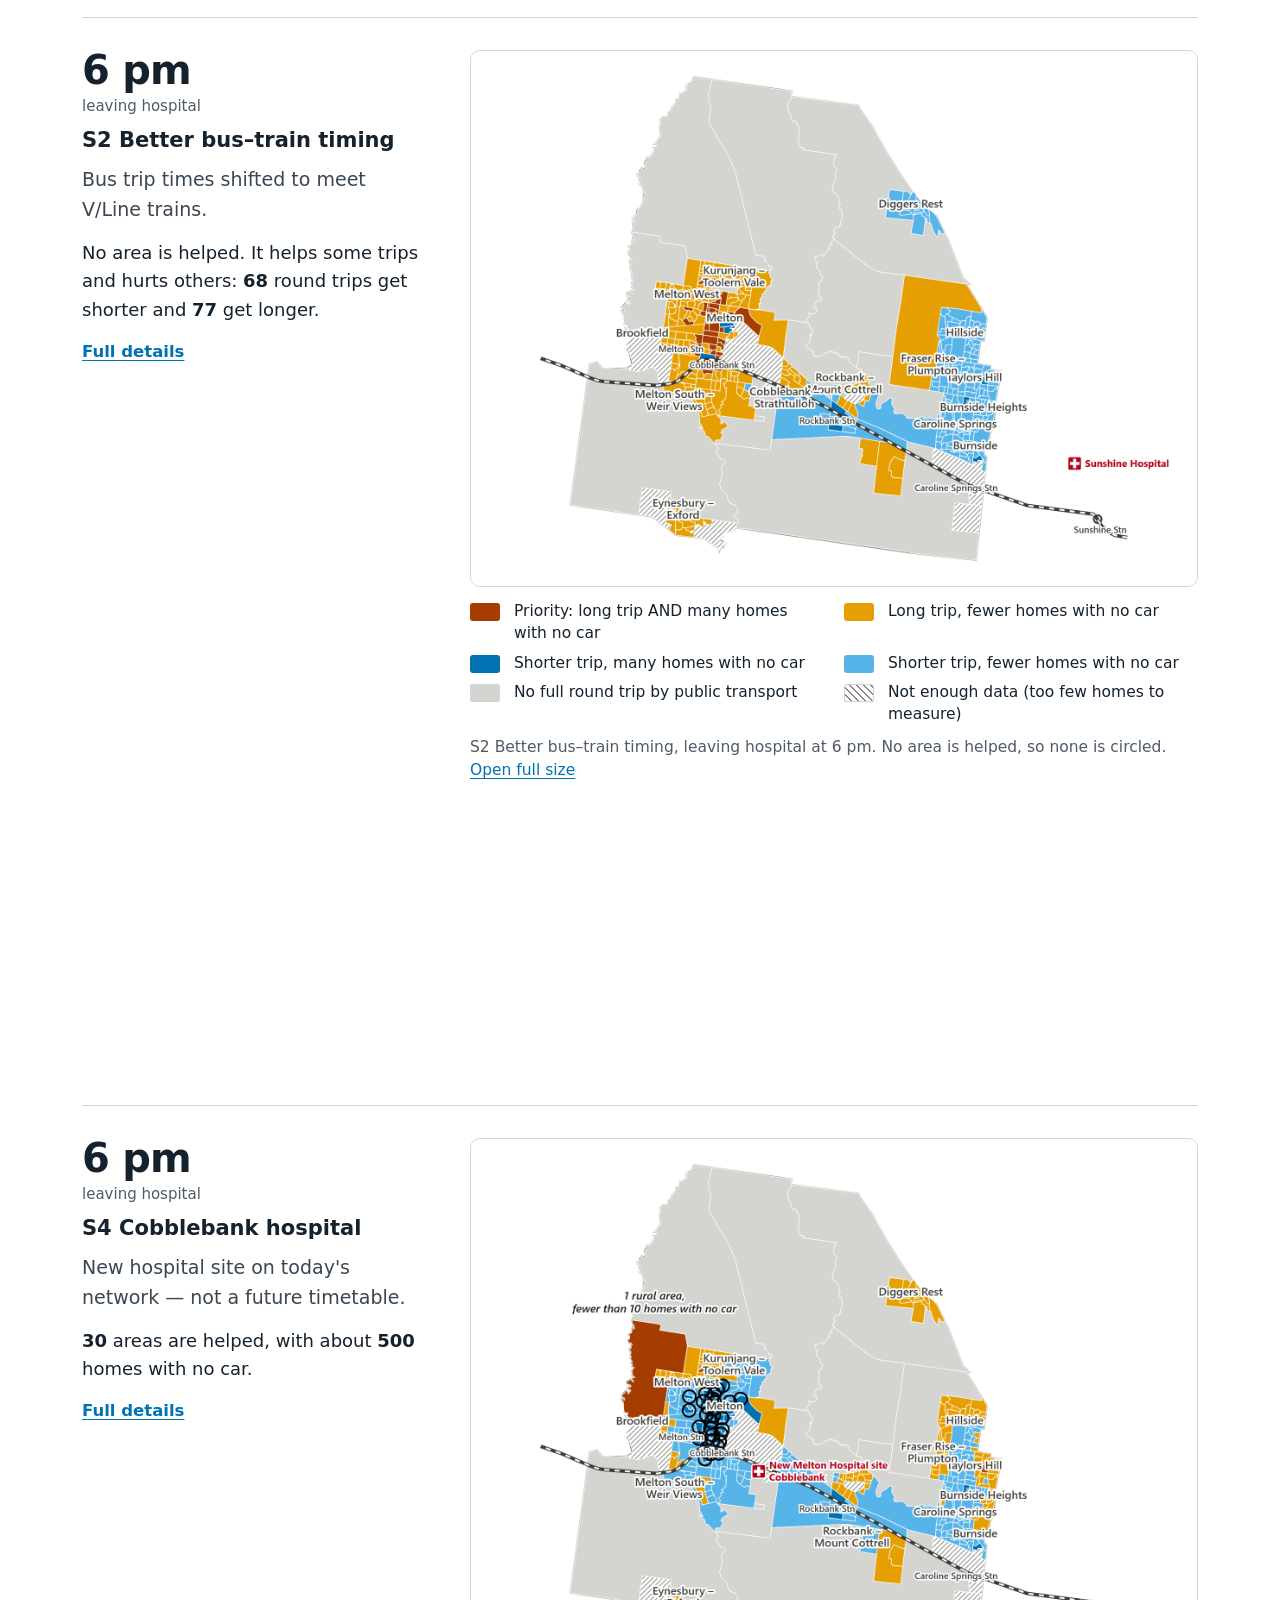
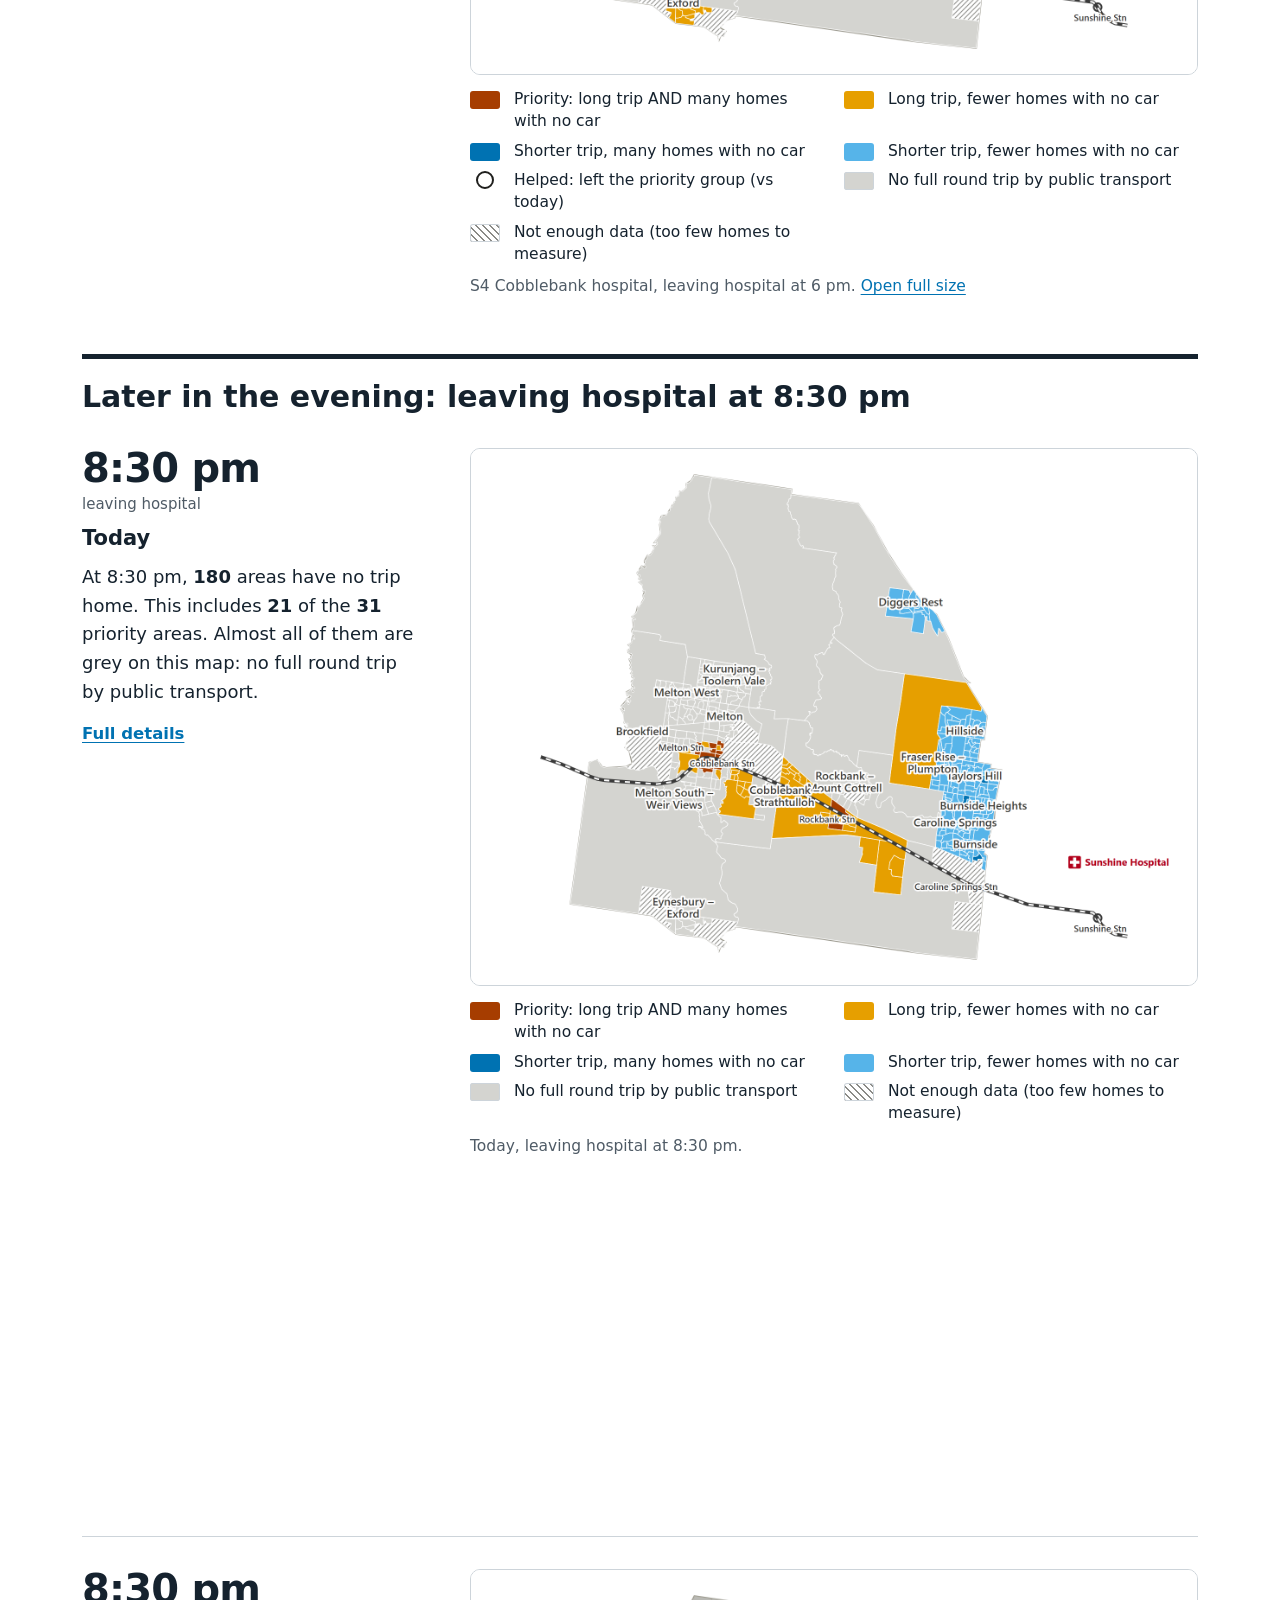
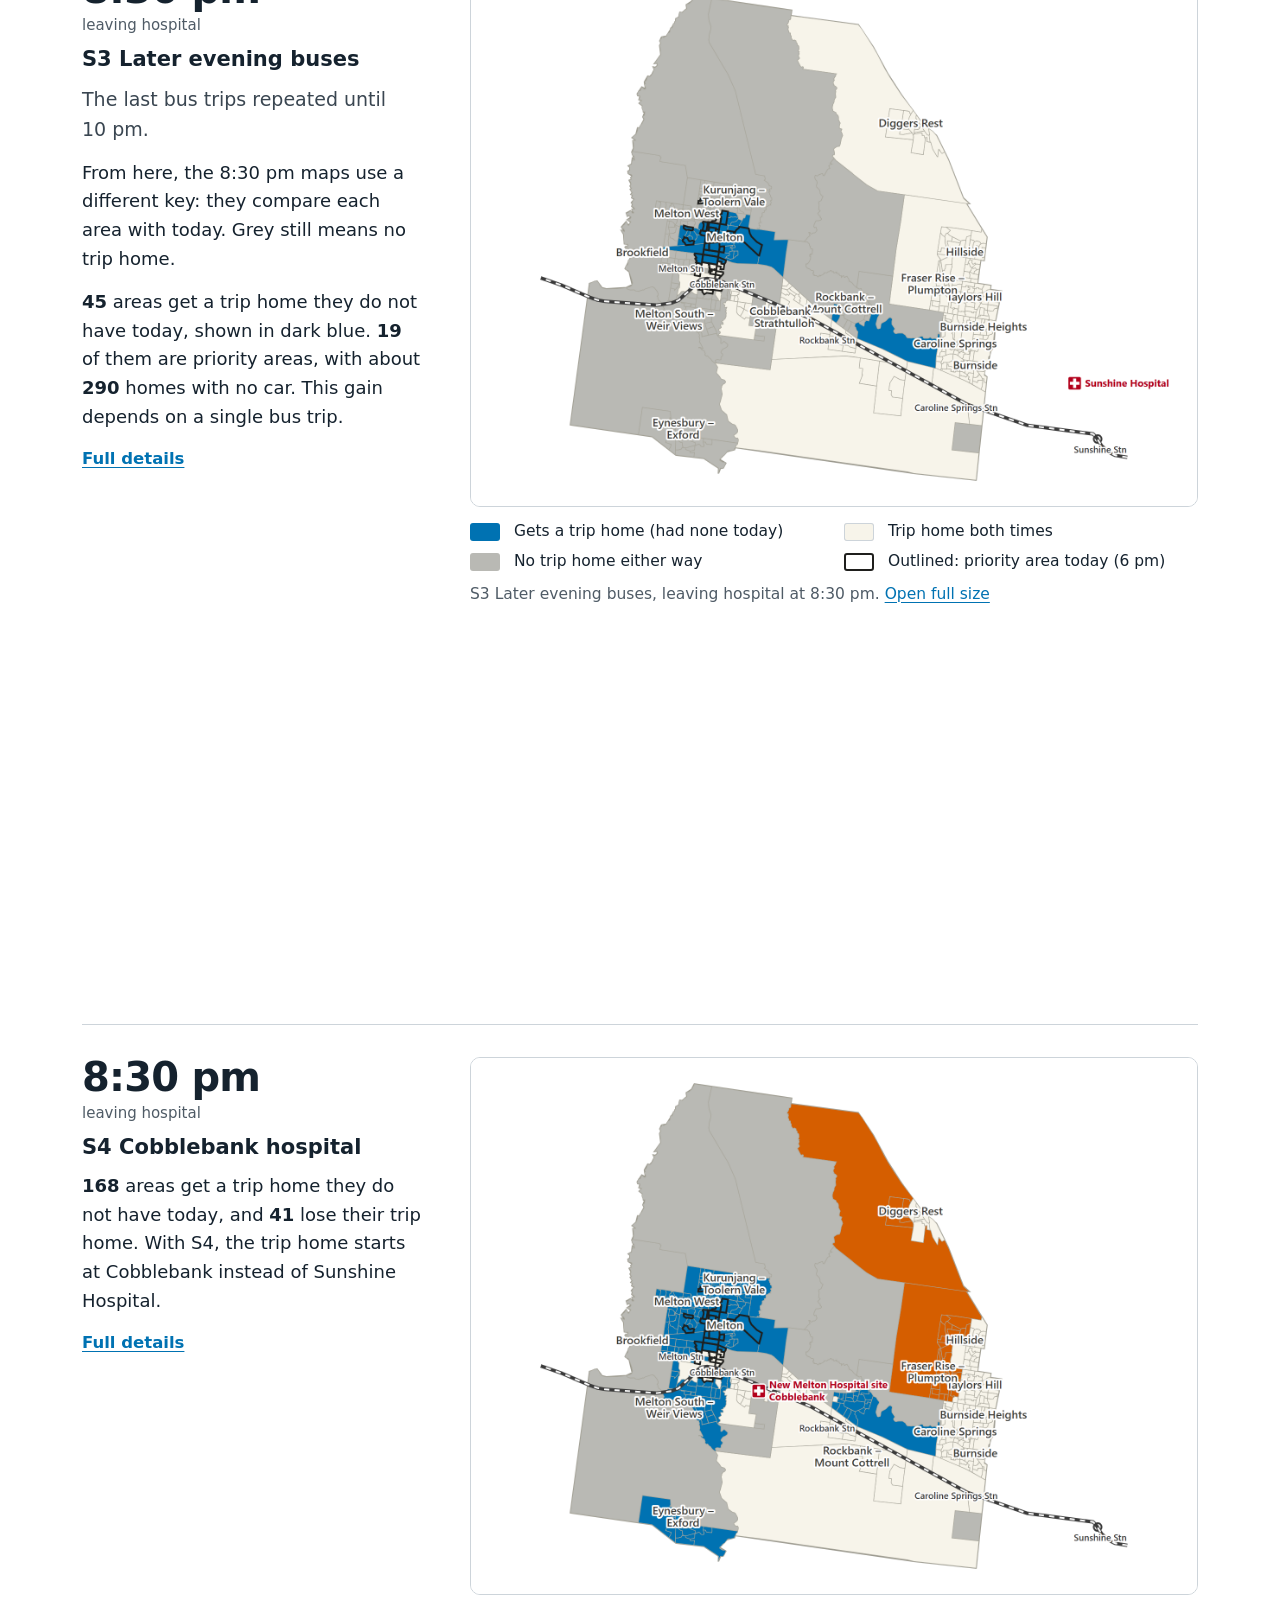
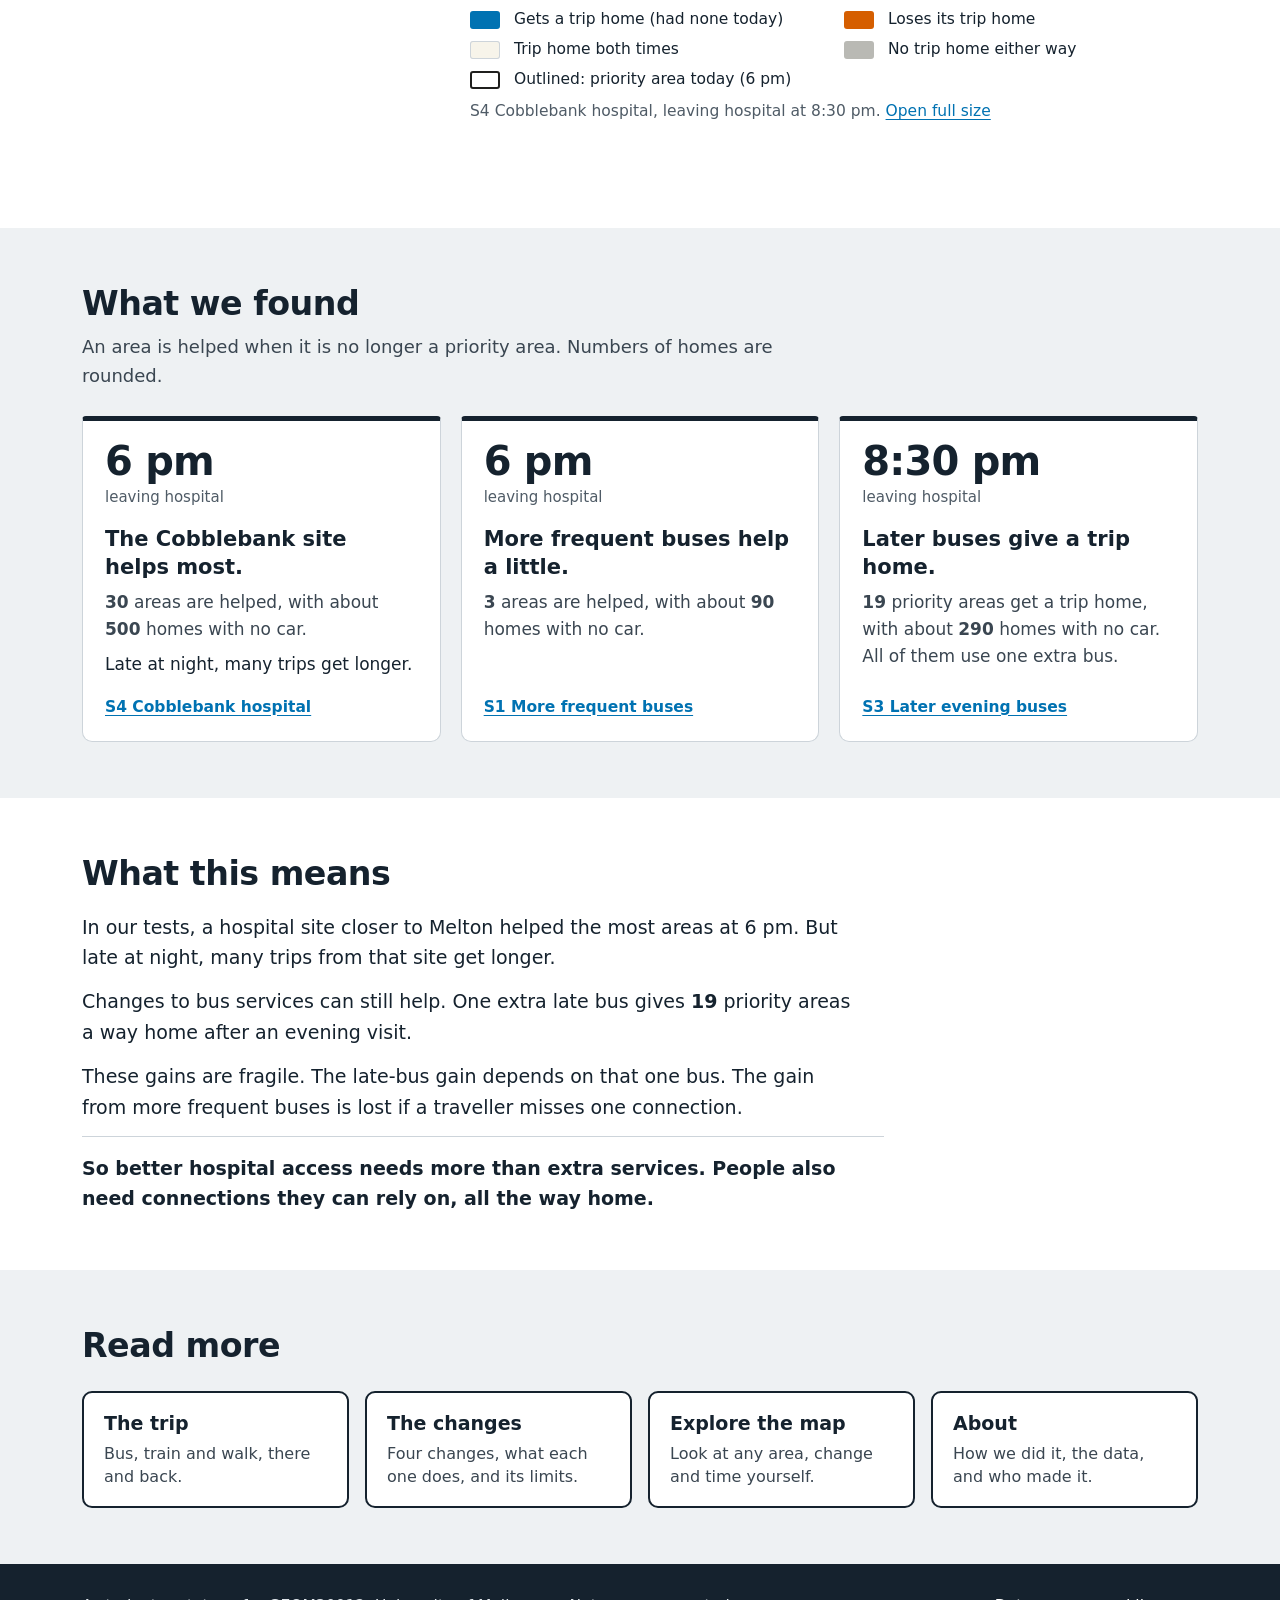
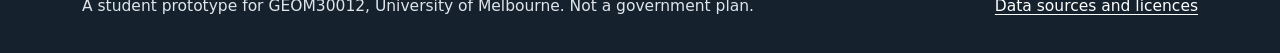
==== commit 5df46cfa: "Accessibility fixes, Home scroll story, faster maps Keyboard-reachable maps, compact phone header wi" ====
--- a/index.html
+++ b/index.html
@@ -5,7 +5,9 @@
 <meta name="viewport" content="width=device-width, initial-scale=1">
 <title>Melton to hospital</title>
 <meta name="description" content="Can Melton residents without a car get to Sunshine Hospital and home again by public transport? Four possible changes, compared.">
+<link rel="icon" href="data:,">
 <link rel="stylesheet" href="assets/site.css">
+<script>document.documentElement.className += " js-menu";</script>
 </head>
 <body>
 <a class="skip" href="#main">Skip to content</a>
@@ -13,7 +15,8 @@
   <div class="wrap">
     <a class="brand" href="index.html"><span class="mark" aria-hidden="true"><span class="stop"></span><span class="seg"></span><span class="hosp"></span></span>Melton to hospital</a>
     <nav class="site-nav" aria-label="Main">
-      <ul>
+      <button class="menu-btn" type="button" aria-expanded="false" aria-controls="site-menu">Menu</button>
+      <ul id="site-menu">
         <li><a href="index.html" aria-current="page">Home</a></li>
         <li><a href="trip.html">The trip</a></li>
         <li><a href="changes.html">The changes</a></li>
@@ -42,23 +45,172 @@
     </div>
   </section>
 
-  <section class="band" style="padding-top:0">
-    <div class="wrap">
-      <figure class="webmap">
-        <div class="map-scroll" data-start="0.1"><img src="img/web/map_today_6pm.png" width="840" height="620"
-          alt="Map of the City of Melton, leaving hospital at 6&nbsp;pm. Priority areas, in dark orange-brown, are grouped around Melton town centre and Melton South."></div>
-        <div class="map-side">
-          <p class="swipe-hint">Swipe sideways to see the whole map.</p>
-          <ul class="map-key" aria-label="Map key">
-            <li><span class="sw priority"></span><span>Priority: long trip AND many homes with no car</span></li>
-            <li><span class="sw long"></span><span>Long trip, fewer homes with no car</span></li>
-            <li><span class="sw shorter"></span><span>Shorter trip (dark blue: many homes with no car)</span></li>
-            <li><span class="sw nodata"></span><span>Grey: no full round trip by public transport. Striped: too few homes to measure.</span></li>
+  <section class="band story-band" aria-labelledby="story-h">
+    <div class="wrap">
+      <div class="section-head"><h2 id="story-h">Today and the four changes, step by step</h2></div>
+      <ol class="story">
+      <li class="step" id="story-today-6pm">
+        <div class="step-text">
+      <p class="when">6&nbsp;pm <small>leaving hospital</small></p>
+      <h3>Today</h3>
+      <p><span data-n="today.priority_areas">31</span> priority areas. A <b>priority area</b> has a long trip to hospital AND many homes with no car.</p>
+      <p class="more"><a href="trip.html" aria-label="Full details: today, the trip">Full details</a></p>
+        </div>
+        <figure class="step-map">
+          <div class="map-scroll" data-start="0.1" tabindex="0" role="region" aria-label="Map: today, leaving hospital at 6&nbsp;pm"><img src="img/web/map_today_6pm.png" width="840" height="620" loading="eager" fetchpriority="high"
+            data-n-alt="Map of the City of Melton, leaving hospital at 6&nbsp;pm. {today.priority_areas} priority areas are shown in dark orange-brown." alt="Map of the City of Melton, leaving hospital at 6&nbsp;pm. 31 priority areas are shown in dark orange-brown."></div>
+          <p class="swipe-hint">Swipe sideways to see the whole map.</p>
+          <ul class="map-key" aria-label="Map key">
+            <li><span class="sw priority"></span><span>Priority: long trip AND many homes with no car</span></li>
+            <li><span class="sw long"></span><span>Long trip, fewer homes with no car</span></li>
+            <li><span class="sw lowhigh"></span><span>Shorter trip, many homes with no car</span></li>
+            <li><span class="sw lowlow"></span><span>Shorter trip, fewer homes with no car</span></li>
+            <li><span class="sw grey"></span><span>No full round trip by public transport</span></li>
+            <li><span class="sw hatch"></span><span>Not enough data (too few homes to measure)</span></li>
           </ul>
           <figcaption>Today, leaving hospital at 6&nbsp;pm. <a href="img/map_today_6pm_1920x1080.png">Open full size</a></figcaption>
-        </div>
-      </figure>
-      <p class="priority-def"><span class="swatch priority" aria-hidden="true"></span><span>A <b>priority area</b> has a long trip to hospital AND many homes with no car.</span></p>
+        </figure>
+      </li>
+      <li class="step" id="story-s1">
+        <div class="step-text">
+      <p class="when">6&nbsp;pm <small>leaving hospital</small></p>
+      <h3>S1 More frequent buses</h3>
+      <p class="desc">One extra bus trip halfway between each pair of existing trips.</p>
+      <p>An area is helped when it is no longer a priority area. <span data-n="s1.helped_areas">3</span> areas are helped, with about <span data-n="s1.helped_homes">90</span> homes with no car. The gain is lost if you miss one connection.</p>
+      <p class="more"><a href="changes.html#s1" aria-label="Full details: S1 More frequent buses">Full details</a></p>
+        </div>
+        <figure class="step-map">
+          <div class="map-scroll" data-start="0.1" tabindex="0" role="region" aria-label="Map: S1 More frequent buses, leaving hospital at 6&nbsp;pm"><img src="img/web/map_more_buses_6pm.png" width="840" height="620" loading="lazy"
+            data-n-alt="Map: more frequent buses, leaving hospital at 6&nbsp;pm. {s1.helped_areas} areas are circled as helped: they are no longer priority areas." alt="Map: more frequent buses, leaving hospital at 6&nbsp;pm. 3 areas are circled as helped: they are no longer priority areas."></div>
+          <p class="swipe-hint">Swipe sideways to see the whole map.</p>
+          <ul class="map-key" aria-label="Map key">
+            <li><span class="sw priority"></span><span>Priority: long trip AND many homes with no car</span></li>
+            <li><span class="sw long"></span><span>Long trip, fewer homes with no car</span></li>
+            <li><span class="sw lowhigh"></span><span>Shorter trip, many homes with no car</span></li>
+            <li><span class="sw lowlow"></span><span>Shorter trip, fewer homes with no car</span></li>
+            <li><span class="sw ring"></span><span>Helped: left the priority group (vs today)</span></li>
+            <li><span class="sw grey"></span><span>No full round trip by public transport</span></li>
+            <li><span class="sw hatch"></span><span>Not enough data (too few homes to measure)</span></li>
+          </ul>
+          <figcaption>S1 More frequent buses, leaving hospital at 6&nbsp;pm. <a href="img/map_more_buses_6pm_1920x1080.png">Open full size</a></figcaption>
+        </figure>
+      </li>
+      <li class="step" id="story-s2">
+        <div class="step-text">
+      <p class="when">6&nbsp;pm <small>leaving hospital</small></p>
+      <h3>S2 Better bus–train timing</h3>
+      <p class="desc">Bus trip times shifted to meet V/Line trains.</p>
+      <p>No area is helped. It helps some trips and hurts others: <span data-n="s2.shorter">68</span> round trips get shorter and <span data-n="s2.longer">77</span> get longer.</p>
+      <p class="more"><a href="changes.html#s2" aria-label="Full details: S2 Better bus–train timing">Full details</a></p>
+        </div>
+        <figure class="step-map">
+          <div class="map-scroll" data-start="0.1" tabindex="0" role="region" aria-label="Map: S2 Better bus–train timing, leaving hospital at 6&nbsp;pm"><img src="img/web/map_better_timing_6pm.png" width="840" height="620" loading="lazy"
+            alt="Map: better bus–train timing, leaving hospital at 6&nbsp;pm. No area is circled as helped."></div>
+          <p class="swipe-hint">Swipe sideways to see the whole map.</p>
+          <ul class="map-key" aria-label="Map key">
+            <li><span class="sw priority"></span><span>Priority: long trip AND many homes with no car</span></li>
+            <li><span class="sw long"></span><span>Long trip, fewer homes with no car</span></li>
+            <li><span class="sw lowhigh"></span><span>Shorter trip, many homes with no car</span></li>
+            <li><span class="sw lowlow"></span><span>Shorter trip, fewer homes with no car</span></li>
+            <li><span class="sw grey"></span><span>No full round trip by public transport</span></li>
+            <li><span class="sw hatch"></span><span>Not enough data (too few homes to measure)</span></li>
+          </ul>
+          <figcaption>S2 Better bus–train timing, leaving hospital at 6&nbsp;pm. No area is helped, so none is circled. <a href="img/map_better_timing_6pm_1920x1080.png">Open full size</a></figcaption>
+        </figure>
+      </li>
+      <li class="step" id="story-s4-6pm">
+        <div class="step-text">
+      <p class="when">6&nbsp;pm <small>leaving hospital</small></p>
+      <h3>S4 Cobblebank hospital</h3>
+      <p class="desc">New hospital site on today's network — not a future timetable.</p>
+      <p><span data-n="s4.helped_areas">30</span> areas are helped, with about <span data-n="s4.helped_homes">500</span> homes with no car.</p>
+      <p class="more"><a href="changes.html#s4" aria-label="Full details: S4 Cobblebank hospital">Full details</a></p>
+        </div>
+        <figure class="step-map">
+          <div class="map-scroll" data-start="0.1" tabindex="0" role="region" aria-label="Map: S4 Cobblebank hospital, leaving hospital at 6&nbsp;pm"><img src="img/web/map_cobblebank_6pm.png" width="840" height="620" loading="lazy"
+            data-n-alt="Map: Cobblebank hospital, leaving hospital at 6&nbsp;pm. {s4.helped_areas} areas are circled as helped: they are no longer priority areas." alt="Map: Cobblebank hospital, leaving hospital at 6&nbsp;pm. 30 areas are circled as helped: they are no longer priority areas."></div>
+          <p class="swipe-hint">Swipe sideways to see the whole map.</p>
+          <ul class="map-key" aria-label="Map key">
+            <li><span class="sw priority"></span><span>Priority: long trip AND many homes with no car</span></li>
+            <li><span class="sw long"></span><span>Long trip, fewer homes with no car</span></li>
+            <li><span class="sw lowhigh"></span><span>Shorter trip, many homes with no car</span></li>
+            <li><span class="sw lowlow"></span><span>Shorter trip, fewer homes with no car</span></li>
+            <li><span class="sw ring"></span><span>Helped: left the priority group (vs today)</span></li>
+            <li><span class="sw grey"></span><span>No full round trip by public transport</span></li>
+            <li><span class="sw hatch"></span><span>Not enough data (too few homes to measure)</span></li>
+          </ul>
+          <figcaption>S4 Cobblebank hospital, leaving hospital at 6&nbsp;pm. <a href="img/map_cobblebank_6pm_1920x1080.png">Open full size</a></figcaption>
+        </figure>
+      </li>
+      </ol>
+      <h3 class="story-divider">Later in the evening: leaving hospital at 8:30&nbsp;pm</h3>
+      <ol class="story">
+      <li class="step" id="story-today-830pm">
+        <div class="step-text">
+      <p class="when">8:30&nbsp;pm <small>leaving hospital</small></p>
+      <h3>Today</h3>
+      <p>At 8:30&nbsp;pm, <span data-n="today.no_trip_home_830pm">180</span> areas have no trip home. This includes <span data-n="today.priority_no_trip_home_830pm">21</span> of the <span data-n="today.priority_areas">31</span> priority areas. Almost all of them are grey on this map: no full round trip by public transport.</p>
+      <p class="more"><a href="trip.html" aria-label="Full details: today, the trip">Full details</a></p>
+        </div>
+        <figure class="step-map">
+          <div class="map-scroll" data-start="0.1" tabindex="0" role="region" aria-label="Map: today, leaving hospital at 8:30&nbsp;pm"><img src="img/web/map_today_830pm.png" width="840" height="620" loading="lazy"
+            data-n-alt="Map of the City of Melton, leaving hospital at 8:30&nbsp;pm. {today.no_trip_home_830pm} areas have no trip home; almost all of them are grey." alt="Map of the City of Melton, leaving hospital at 8:30&nbsp;pm. 180 areas have no trip home; almost all of them are grey."></div>
+          <p class="swipe-hint">Swipe sideways to see the whole map.</p>
+          <ul class="map-key" aria-label="Map key">
+            <li><span class="sw priority"></span><span>Priority: long trip AND many homes with no car</span></li>
+            <li><span class="sw long"></span><span>Long trip, fewer homes with no car</span></li>
+            <li><span class="sw lowhigh"></span><span>Shorter trip, many homes with no car</span></li>
+            <li><span class="sw lowlow"></span><span>Shorter trip, fewer homes with no car</span></li>
+            <li><span class="sw grey"></span><span>No full round trip by public transport</span></li>
+            <li><span class="sw hatch"></span><span>Not enough data (too few homes to measure)</span></li>
+          </ul>
+          <figcaption>Today, leaving hospital at 8:30&nbsp;pm.</figcaption>
+        </figure>
+      </li>
+      <li class="step" id="story-s3">
+        <div class="step-text">
+      <p class="when">8:30&nbsp;pm <small>leaving hospital</small></p>
+      <h3>S3 Later evening buses</h3>
+      <p class="desc">The last bus trips repeated until 10&nbsp;pm.</p>
+      <p>From here, the 8:30&nbsp;pm maps use a different key: they compare each area with today. Grey still means no trip home.</p>
+      <p><span data-n="s3.gain_areas">45</span> areas get a trip home they do not have today, shown in dark blue. <span data-n="s3.priority_gain">19</span> of them are priority areas, with about <span data-n="s3.priority_gain_homes">290</span> homes with no car. This gain depends on a single bus trip.</p>
+      <p class="more"><a href="changes.html#s3" aria-label="Full details: S3 Later evening buses">Full details</a></p>
+        </div>
+        <figure class="step-map">
+          <div class="map-scroll" data-start="0.1" tabindex="0" role="region" aria-label="Map: S3 Later evening buses, leaving hospital at 8:30&nbsp;pm"><img src="img/web/map_later_buses_830pm.png" width="840" height="620" loading="lazy"
+            data-n-alt="Map: later evening buses, leaving hospital at 8:30&nbsp;pm. {s3.gain_areas} areas, in dark blue, get a trip home they do not have today; {s3.priority_gain} of them are outlined priority areas. No area loses its trip home." alt="Map: later evening buses, leaving hospital at 8:30&nbsp;pm. 45 areas, in dark blue, get a trip home they do not have today; 19 of them are outlined priority areas. No area loses its trip home."></div>
+          <p class="swipe-hint">Swipe sideways to see the whole map.</p>
+          <ul class="map-key" aria-label="Map key">
+            <li><span class="sw gained"></span><span>Gets a trip home (had none today)</span></li>
+            <li><span class="sw both"></span><span>Trip home both times</span></li>
+            <li><span class="sw neither"></span><span>No trip home either way</span></li>
+            <li><span class="sw outline"></span><span>Outlined: priority area today (6&nbsp;pm)</span></li>
+          </ul>
+          <figcaption>S3 Later evening buses, leaving hospital at 8:30&nbsp;pm. <a href="img/map_later_buses_830pm_1920x1080.png">Open full size</a></figcaption>
+        </figure>
+      </li>
+      <li class="step" id="story-s4-830pm">
+        <div class="step-text">
+      <p class="when">8:30&nbsp;pm <small>leaving hospital</small></p>
+      <h3>S4 Cobblebank hospital</h3>
+      <p><span data-n="s4.gain_830pm_areas">168</span> areas get a trip home they do not have today, and <span data-n="s4.lose_830pm_areas">41</span> lose their trip home. With S4, the trip home starts at Cobblebank instead of Sunshine Hospital.</p>
+      <p class="more"><a href="changes.html#s4" aria-label="Full details: S4 Cobblebank hospital">Full details</a></p>
+        </div>
+        <figure class="step-map">
+          <div class="map-scroll" data-start="0.1" tabindex="0" role="region" aria-label="Map: S4 Cobblebank hospital, leaving hospital at 8:30&nbsp;pm"><img src="img/web/map_cobblebank_830pm.png" width="840" height="620" loading="lazy"
+            data-n-alt="Map: Cobblebank hospital, leaving hospital at 8:30&nbsp;pm. {s4.gain_830pm_areas} areas, in dark blue, get a trip home they do not have today; {s4.lose_830pm_areas} areas, in orange, lose their trip home." alt="Map: Cobblebank hospital, leaving hospital at 8:30&nbsp;pm. 168 areas, in dark blue, get a trip home they do not have today; 41 areas, in orange, lose their trip home."></div>
+          <p class="swipe-hint">Swipe sideways to see the whole map.</p>
+          <ul class="map-key" aria-label="Map key">
+            <li><span class="sw gained"></span><span>Gets a trip home (had none today)</span></li>
+            <li><span class="sw lost"></span><span>Loses its trip home</span></li>
+            <li><span class="sw both"></span><span>Trip home both times</span></li>
+            <li><span class="sw neither"></span><span>No trip home either way</span></li>
+            <li><span class="sw outline"></span><span>Outlined: priority area today (6&nbsp;pm)</span></li>
+          </ul>
+          <figcaption>S4 Cobblebank hospital, leaving hospital at 8:30&nbsp;pm. <a href="img/map_cobblebank_830pm_1920x1080.png">Open full size</a></figcaption>
+        </figure>
+      </li>
+      </ol>
     </div>
   </section>
 
--- a/assets/site.css
+++ b/assets/site.css
@@ -350,3 +350,92 @@
 /* the number strip now has real spaces in the text ("about 510", "168 min") */
 .keynums .big .pre { margin-right: 0; }
 .keynums .big small { margin-left: 0; }
+
+/* ---- accessibility fixes (audit, Step 2) --------------------------------- */
+/* header stays at the top; anchors and focused items land below it (2.4.11) */
+.site-head { position: sticky; top: 0; z-index: 20; }
+html { scroll-padding-top: 100px; }
+.skip:focus { z-index: 30; }
+.brand { min-height: 24px; }                                   /* 2.5.8 */
+.menu-btn { display: none; }
+/* the map box scrolls sideways on phones, so it takes keyboard focus (2.1.1) */
+.map-scroll:focus-visible { outline: 3px solid var(--dep); outline-offset: 3px; border-radius: 10px; }
+/* white focus ring on the dark footer (2.4.7) */
+.site-foot :focus-visible { outline-color: #fff; }
+/* the grey "no trip home" track gets a dark edge (1.4.11) */
+.bar, .key .k-no::before { box-shadow: inset 0 0 0 1px var(--ink-soft); }
+@media (max-width: 760px) {
+  /* without JavaScript the full header is not sticky: it would cover too much */
+  .site-head { position: static; }
+  html { scroll-padding-top: 16px; }
+  html.js-menu { scroll-padding-top: 84px; }
+  html.js-menu .site-head { position: sticky; }
+  html.js-menu .site-head .wrap { flex-direction: row; align-items: center; padding-top: 10px; padding-bottom: 10px; }
+  html.js-menu nav.site-nav { width: auto; }
+  html.js-menu .menu-btn { display: inline-flex; align-items: center; min-height: 44px; padding: 8px 16px; border: 2px solid var(--ink);
+    border-radius: 8px; background: var(--paper); color: var(--ink); font: 600 16px/1.2 var(--font); cursor: pointer; }
+  html.js-menu .menu-btn[aria-expanded="true"] { background: var(--ink); color: #fff; }
+  html.js-menu nav.site-nav ul { display: none; position: absolute; left: 0; right: 0; top: 100%; flex-direction: column; gap: 2px;
+    padding: 8px var(--gutter) 14px; background: var(--paper); border-bottom: 2px solid var(--ink); box-shadow: 0 8px 16px rgba(21,34,46,0.12); }
+  html.js-menu .menu-btn[aria-expanded="true"] + ul { display: flex; }
+  html.js-menu nav.site-nav ul a { padding: 12px 10px; font-size: 17px; }
+}
+@media print { .menu-btn { display: none !important; } .site-head { position: static; } }
+
+/* ---- Step 3: one hero number on Home ------------------------------------- */
+/* "31 priority areas today" is the big number; the other two sit smaller
+   beneath it. Same markup and wording. Orange-brown is the map's "priority"
+   colour, so it is used only for priority data (never links or buttons). */
+.keynums { grid-template-columns: repeat(2, minmax(0, 1fr)); max-width: 760px; }
+.keynums li:first-child { grid-column: 1 / -1; padding: 18px 0 20px; border-bottom: 1px solid var(--rule); }
+.keynums li:first-child .big { font-size: clamp(72px, 9vw, 112px); line-height: 0.95; letter-spacing: -0.035em; color: var(--priority); }
+.keynums li:first-child .lbl { font: 650 clamp(20px, 2vw, 24px)/1.3 var(--font-display); color: var(--ink); margin-top: 8px; }
+.keynums li:nth-child(2) { padding-left: 0; border-left: 0; }
+.keynums li:nth-child(n+2) .big { font-size: 36px; }
+.keynums li:nth-child(n+2) .lbl { font-size: 15.5px; margin-top: 6px; }
+@media (max-width: 760px) {
+  .keynums li:first-child .big { font-size: 80px; }
+  .keynums li:nth-child(n+2) .big { font-size: 32px; }
+  .keynums li:nth-child(3) { padding-left: 16px; border-left: 1px solid var(--rule); border-top: 0; }
+  .keynums { grid-template-columns: repeat(2, minmax(0, 1fr)); }
+  .keynums li:nth-child(2) { border-top: 0; padding-right: 16px; }
+}
+
+/* ---- one legend row per map category (explorer labels, issue 4) ---------- */
+.sw.lowhigh { background: var(--dep); }
+.sw.lowlow { background: var(--short); }
+.sw.grey { background: var(--nodata); box-shadow: inset 0 0 0 1px var(--rule); }
+.sw.hatch { background: repeating-linear-gradient(45deg, var(--hatch) 0 1.5px, #fff 1.5px 5px); box-shadow: inset 0 0 0 1px var(--rule); }
+
+/* ---- scroll story on Home (CSS only) -------------------------------------- */
+/* Wide screens: each step's map stays pinned below the header while its text
+   scrolls past, then the next step's map takes its place. Narrow screens and
+   print: a plain list, text then map. No JavaScript, no animation. */
+.story { list-style: none; margin: 0; padding: 0; }
+.step { padding: 0 0 48px; }
+.step + .step { border-top: 1px solid var(--rule); padding-top: 32px; }
+.step .when { font: 650 40px/1 var(--font-display); letter-spacing: -0.02em; color: var(--ink); margin: 0 0 10px; }
+.step .when small { display: block; font: 500 15px/1.4 var(--font); letter-spacing: 0; color: var(--muted); margin-top: 6px; }
+#story-today-830pm .when { color: var(--ink); border-top: 5px solid var(--ink); padding-top: 14px; }
+.step h3 { margin: 6px 0 10px; }
+.step .desc { color: var(--ink-soft); font-size: 19px; }
+.step-map { margin-top: 20px; }
+.step-map .map-key { grid-template-columns: repeat(2, minmax(0, 1fr)); gap: 8px 20px; margin-top: 14px; font-size: 15.5px; }
+.step-map figcaption { margin-top: 10px; }
+@media (min-width: 1101px) {
+  .step { display: grid; grid-template-columns: minmax(0, 340px) minmax(0, 1fr); gap: 48px; min-height: 150vh; }
+  .step:last-child { min-height: 0; }
+  .step-text { padding-top: 0; position: sticky; top: 98px; align-self: start; }
+  .step-map { margin-top: 0; position: sticky; top: 98px; align-self: start; }
+  .step-map .map-scroll { max-width: calc((100vh - 82px - 230px) * 840 / 620); }
+}
+@media (max-width: 760px) {
+  .step .when { font-size: 34px; }
+  .step-map .map-key { grid-template-columns: 1fr; }
+}
+/* story: about one screen per step; divider before the 8:30 pm steps; links on */
+@media (min-width: 1101px) { .step { min-height: calc(130vh - 82px); } .step:last-child { min-height: 0; } }
+.story-divider { margin: 8px 0 32px; padding: 18px 0 0; border-top: 5px solid var(--ink); font-size: clamp(24px, 2.4vw, 30px); }
+#story-today-830pm { border-top: 0; padding-top: 0; }
+#story-today-830pm .when { border-top: 0; padding-top: 0; }
+.step .more { margin-top: 4px; font-size: 16.5px; font-weight: 600; }
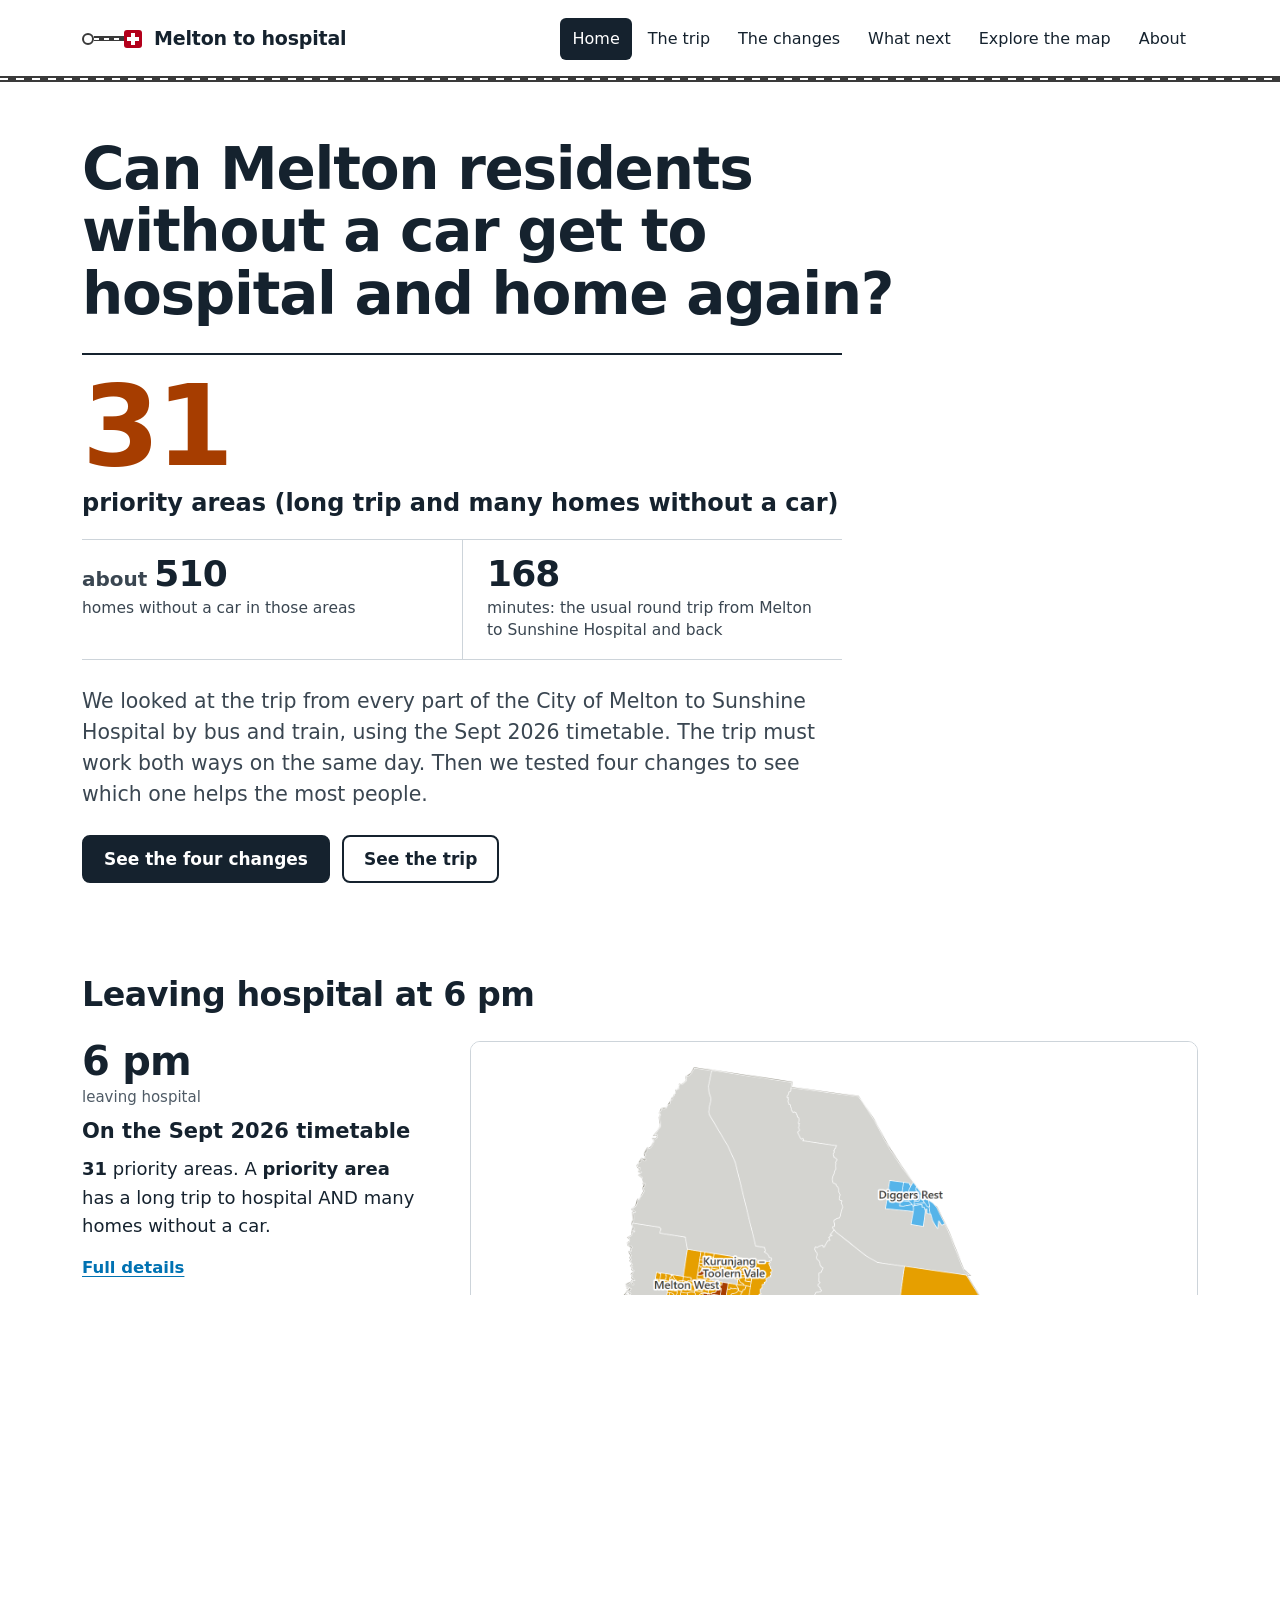
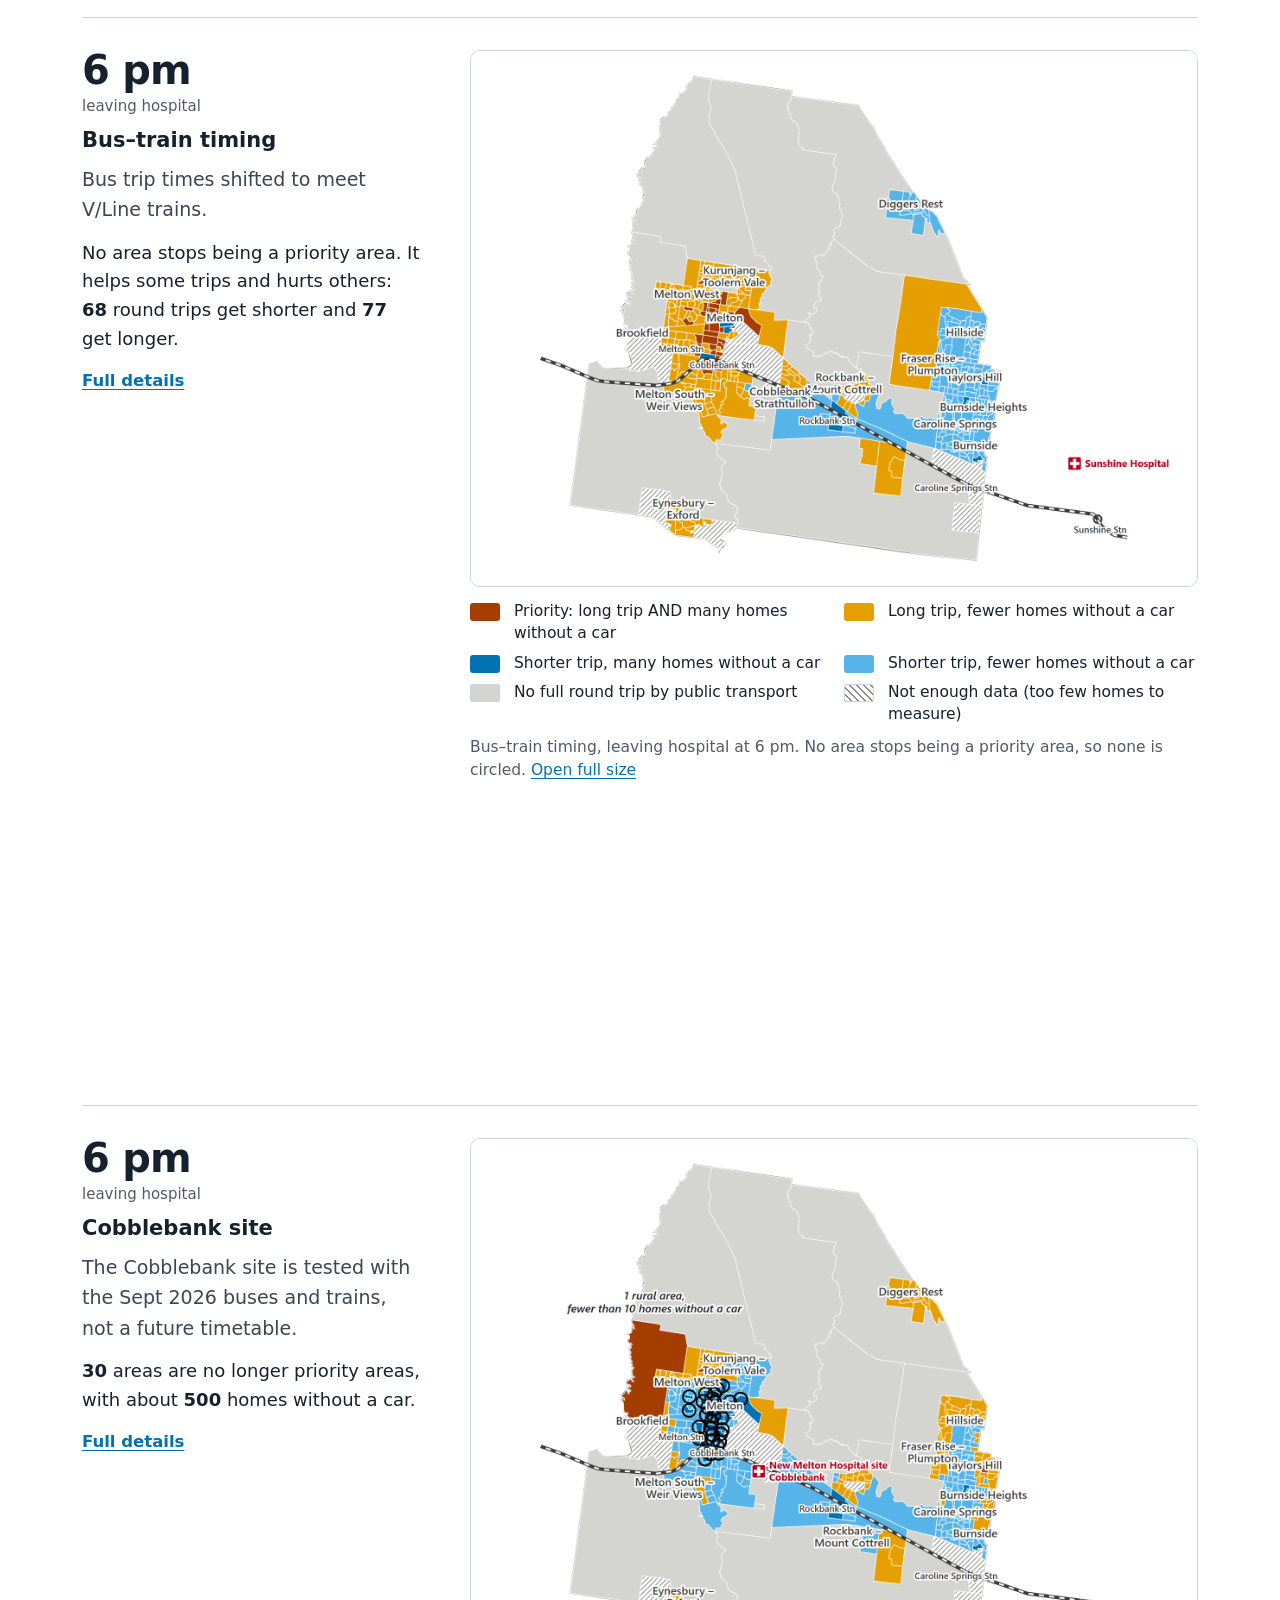
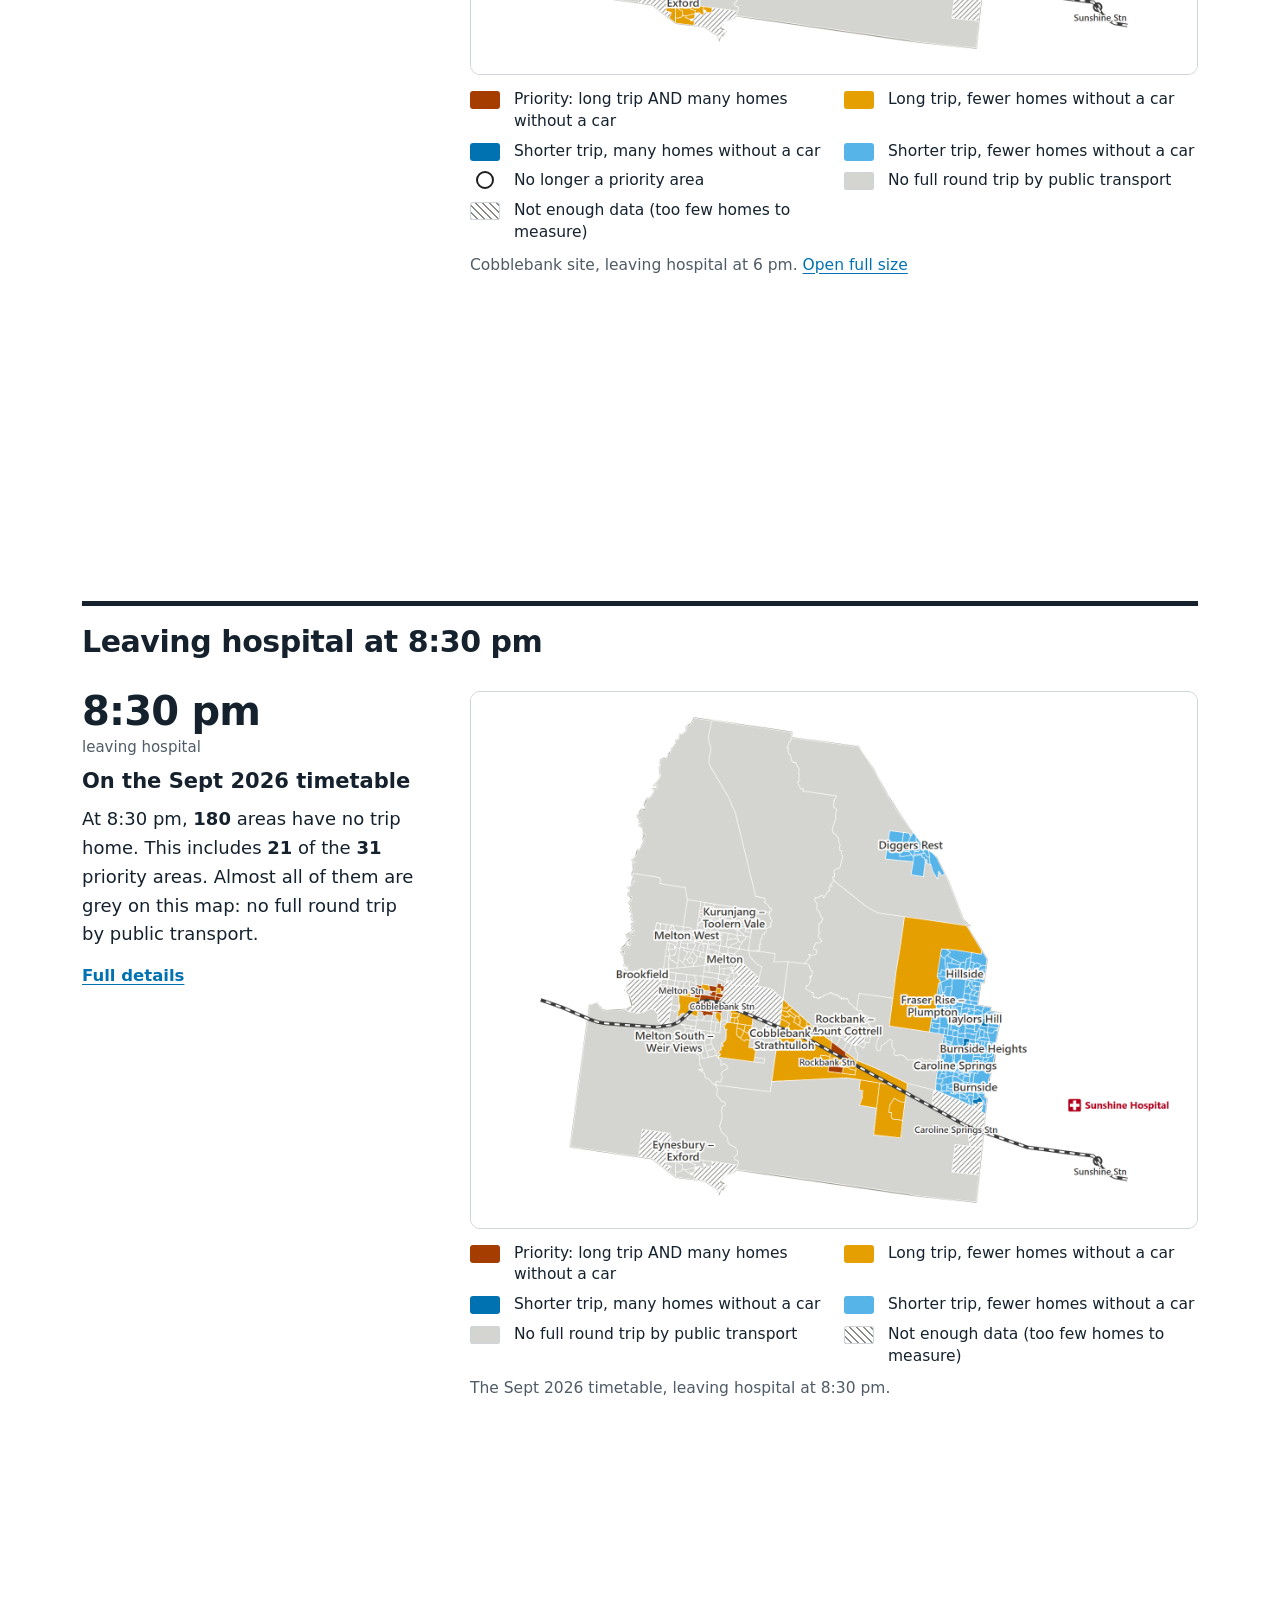
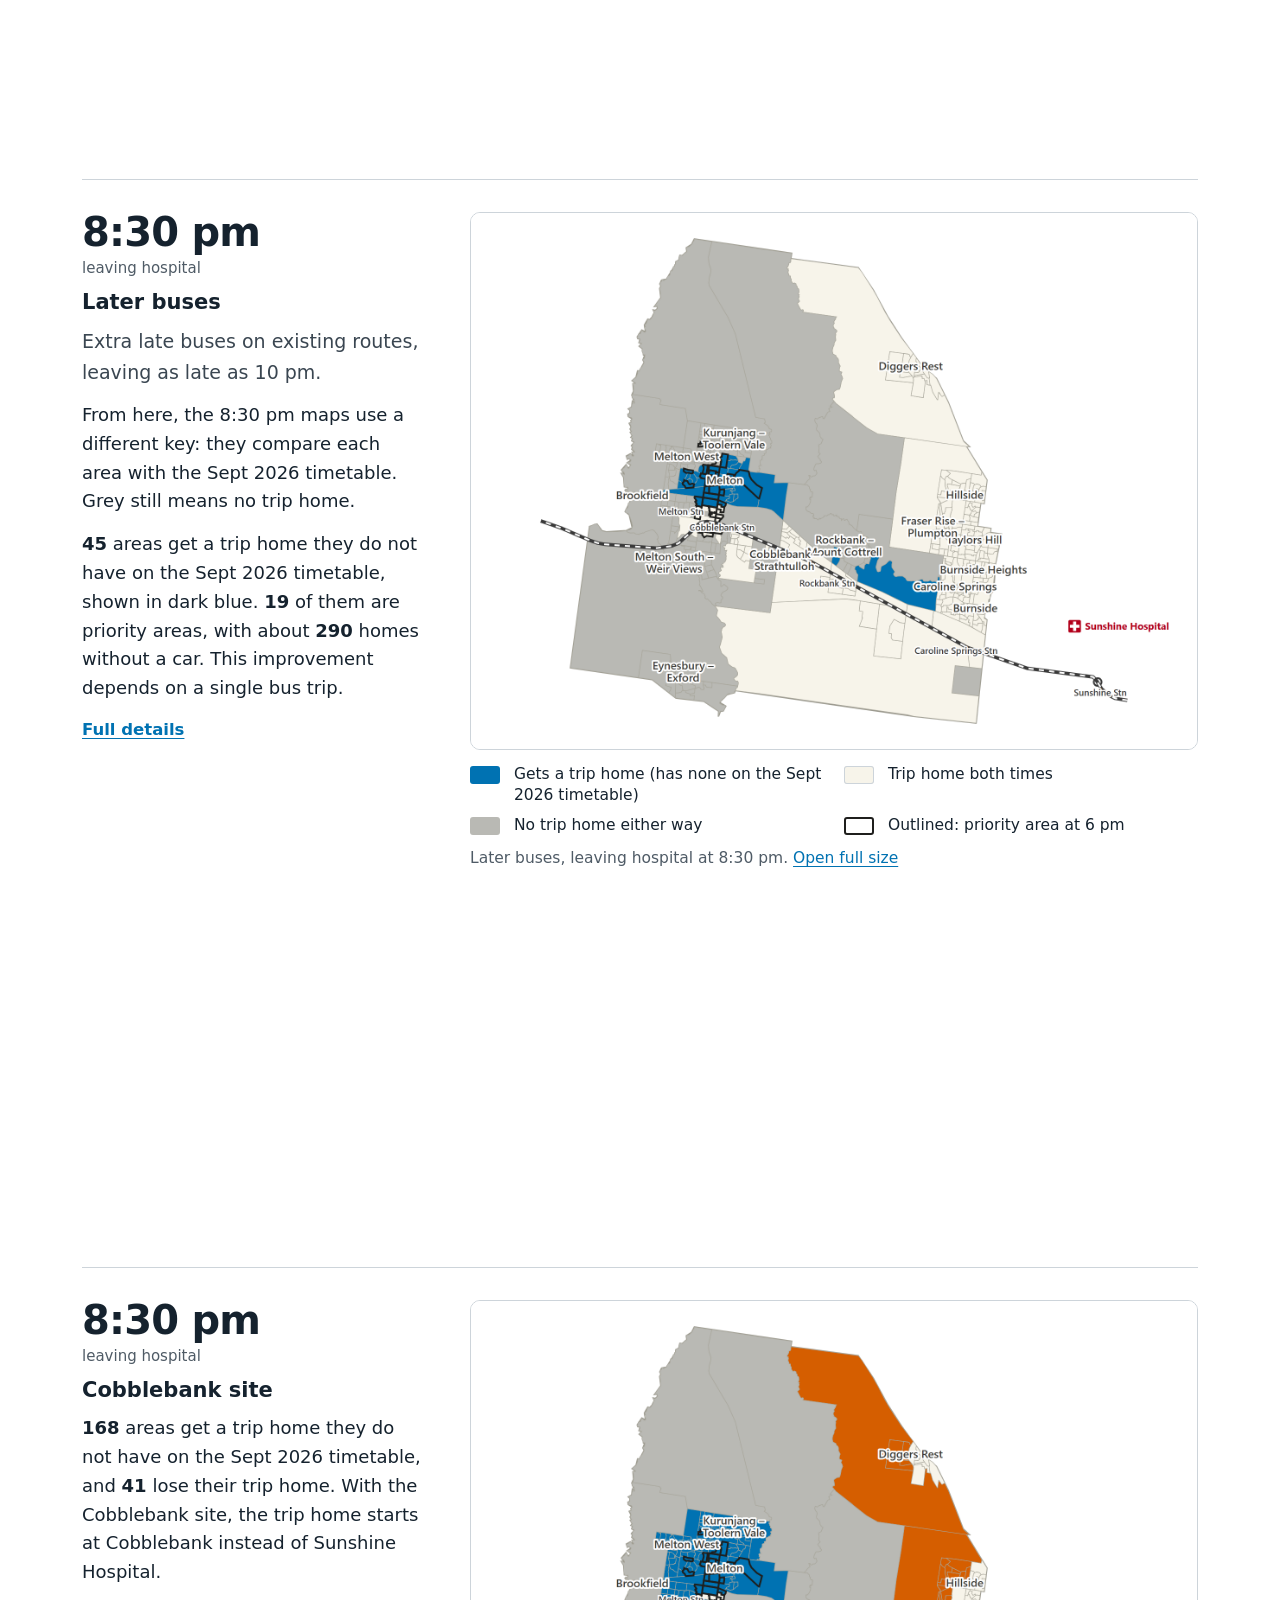
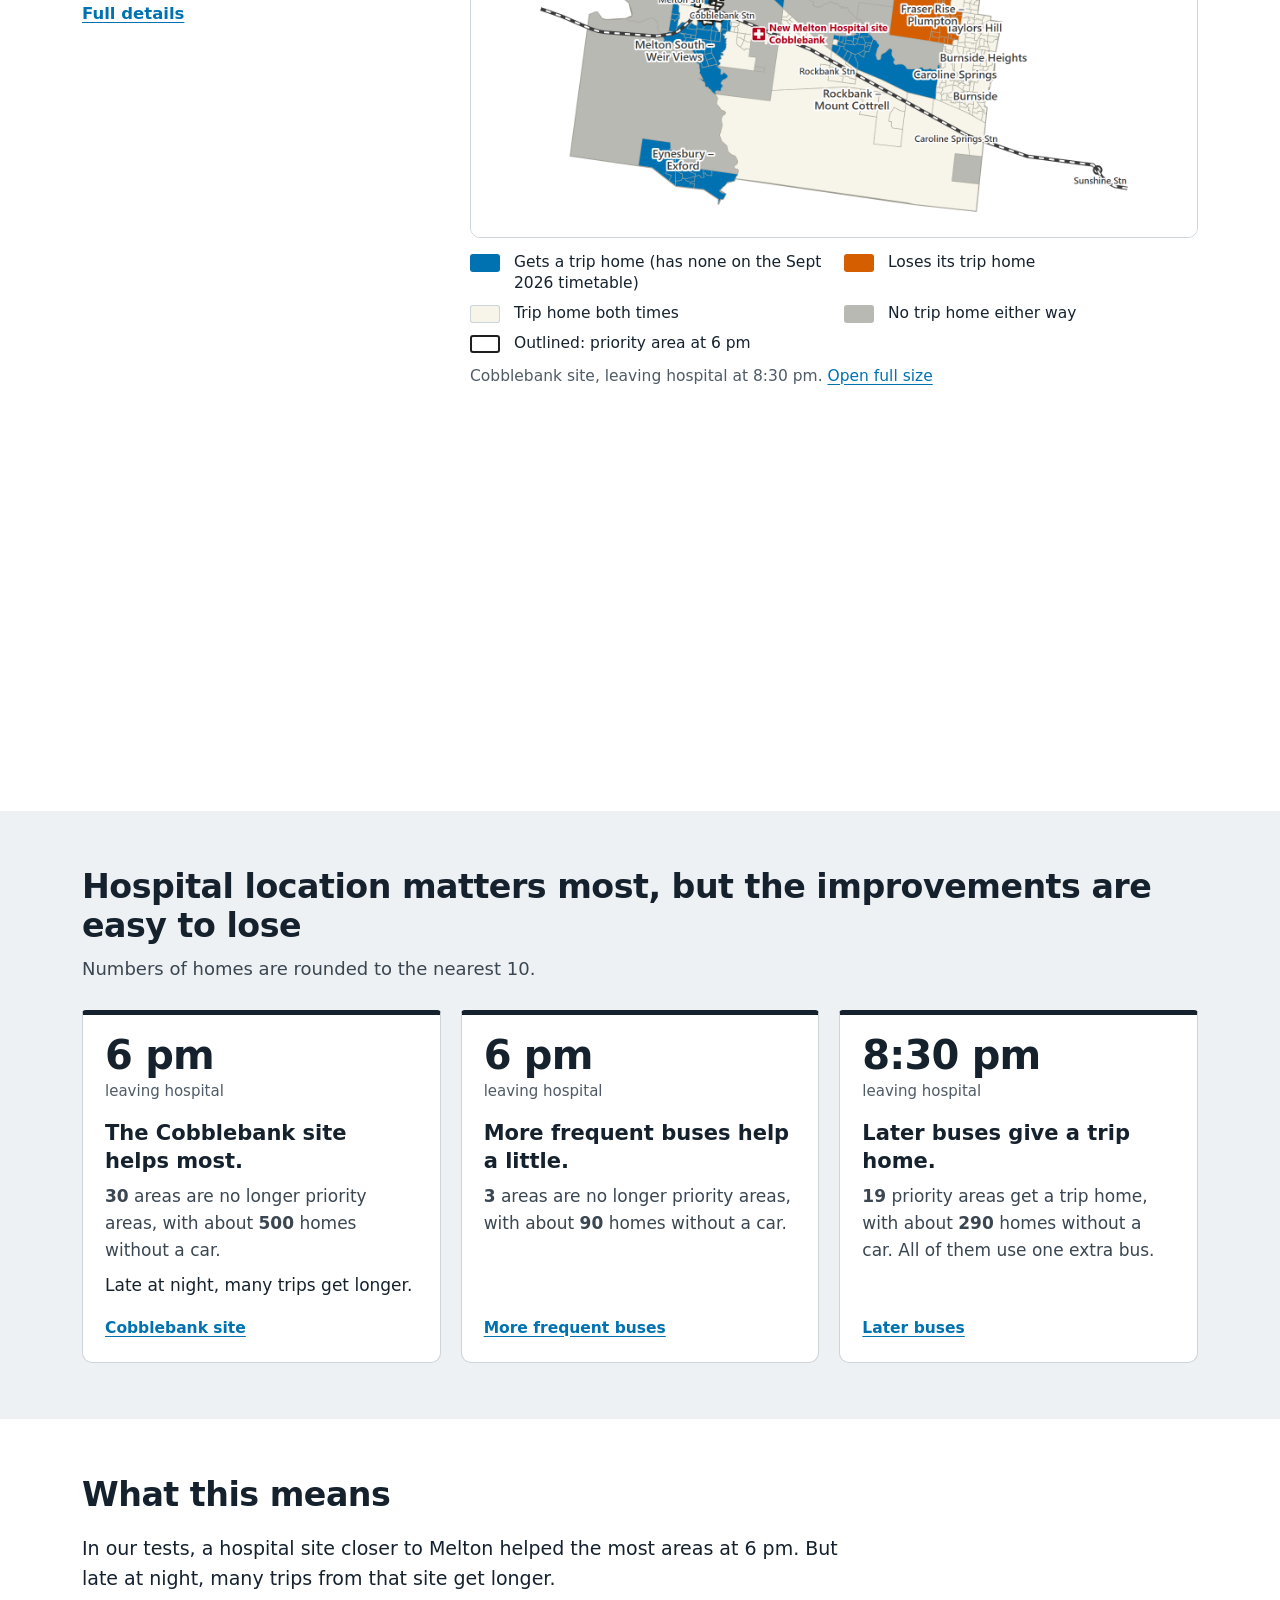
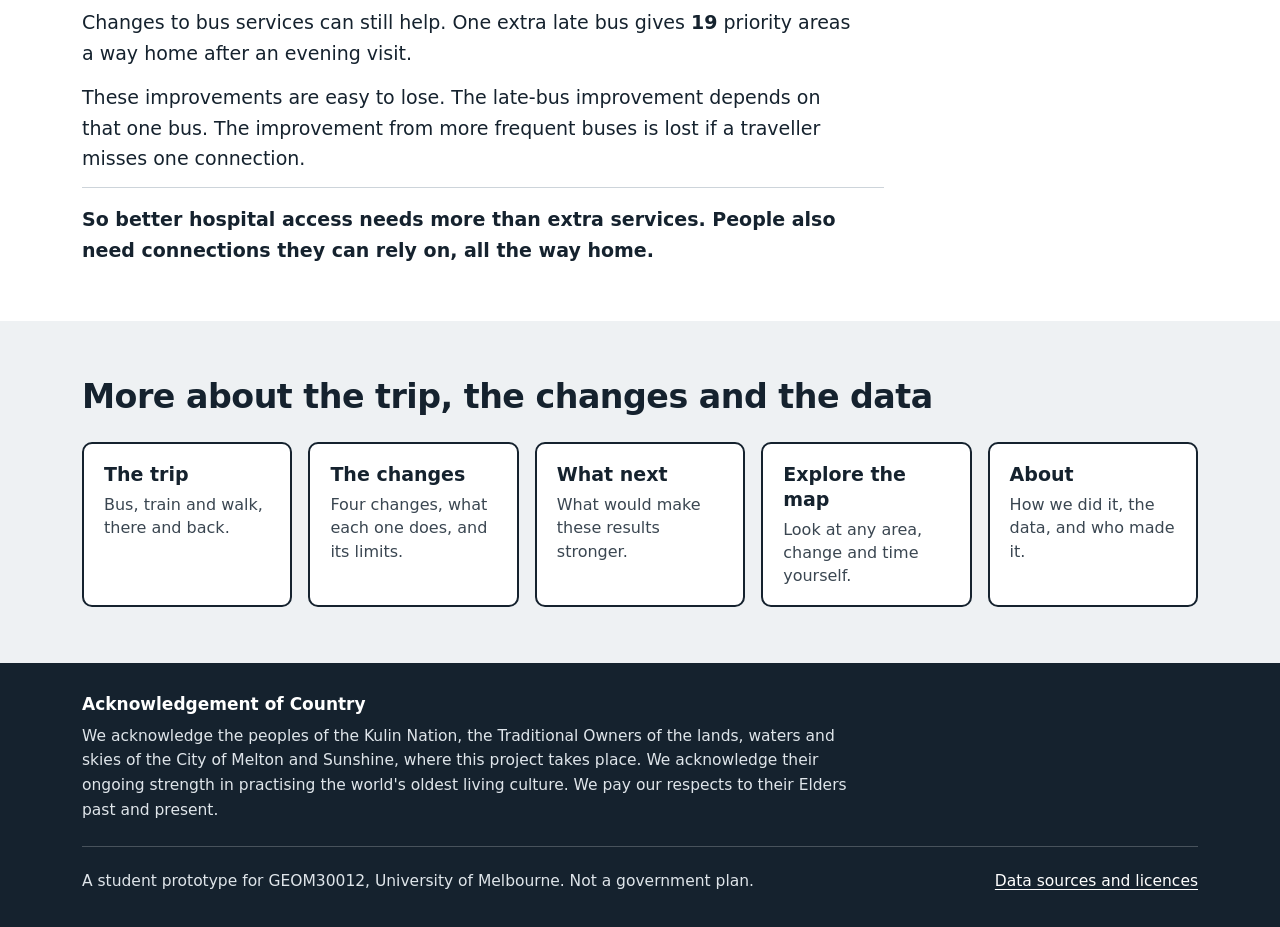
==== commit 437857ce: "Plain wording, What next page, Acknowledgement of Country Wording matches the final poster (Sept 202" ====
--- a/index.html
+++ b/index.html
@@ -20,6 +20,7 @@
         <li><a href="index.html" aria-current="page">Home</a></li>
         <li><a href="trip.html">The trip</a></li>
         <li><a href="changes.html">The changes</a></li>
+        <li><a href="whatnext.html">What next</a></li>
         <li><a href="explore.html">Explore the map</a></li>
         <li><a href="about.html">About</a></li>
       </ul>
@@ -32,12 +33,12 @@
   <section class="page-top">
     <div class="wrap">
       <h1>Can Melton residents without a car get to hospital and home again?</h1>
-      <ul class="keynums" aria-label="Key numbers today">
-        <li><span class="big"><span data-n="today.priority_areas">31</span></span> <span class="lbl">priority areas today</span></li>
-        <li><span class="big"><span class="pre">about </span><span data-n="today.priority_homes">510</span></span> <span class="lbl">homes with no car in those areas</span></li>
-        <li><span class="big"><span data-n="today.round_trip_min">168</span><small> min</small></span> <span class="lbl">typical full round trip to Sunshine Hospital and home</span></li>
+      <ul class="keynums" aria-label="Key numbers on the Sept 2026 timetable">
+        <li><span class="big"><span data-n="today.priority_areas">31</span></span> <span class="lbl">priority areas (long trip and many homes without a car)</span></li>
+        <li><span class="big"><span class="pre">about </span><span data-n="today.priority_homes">510</span></span> <span class="lbl">homes without a car in those areas</span></li>
+        <li><span class="big"><span data-n="today.round_trip_min">168</span></span> <span class="lbl">minutes: the usual round trip from Melton to Sunshine Hospital and back</span></li>
       </ul>
-      <p class="lead">We looked at the trip from every part of the City of Melton to Sunshine Hospital by bus and train. The trip must work both ways on the same day. Then we tested four changes to see which one helps the most people.</p>
+      <p class="lead">We looked at the trip from every part of the City of Melton to Sunshine Hospital by bus and train, using the Sept 2026 timetable. The trip must work both ways on the same day. Then we tested four changes to see which one helps the most people.</p>
       <div class="actions">
         <a class="btn primary" href="changes.html">See the four changes</a>
         <a class="btn" href="trip.html">See the trip</a>
@@ -47,167 +48,167 @@
 
   <section class="band story-band" aria-labelledby="story-h">
     <div class="wrap">
-      <div class="section-head"><h2 id="story-h">Today and the four changes, step by step</h2></div>
+      <div class="section-head"><h2 id="story-h">Leaving hospital at 6&nbsp;pm</h2></div>
       <ol class="story">
       <li class="step" id="story-today-6pm">
         <div class="step-text">
       <p class="when">6&nbsp;pm <small>leaving hospital</small></p>
-      <h3>Today</h3>
-      <p><span data-n="today.priority_areas">31</span> priority areas. A <b>priority area</b> has a long trip to hospital AND many homes with no car.</p>
-      <p class="more"><a href="trip.html" aria-label="Full details: today, the trip">Full details</a></p>
-        </div>
-        <figure class="step-map">
-          <div class="map-scroll" data-start="0.1" tabindex="0" role="region" aria-label="Map: today, leaving hospital at 6&nbsp;pm"><img src="img/web/map_today_6pm.png" width="840" height="620" loading="eager" fetchpriority="high"
+      <h3>On the Sept 2026 timetable</h3>
+      <p><span data-n="today.priority_areas">31</span> priority areas. A <b>priority area</b> has a long trip to hospital AND many homes without a car.</p>
+      <p class="more"><a href="trip.html" aria-label="Full details: the trip">Full details</a></p>
+        </div>
+        <figure class="step-map">
+          <div class="map-scroll" data-start="0.1" tabindex="0" role="region" aria-label="Map: the Sept 2026 timetable, leaving hospital at 6&nbsp;pm"><img src="img/web/map_today_6pm.png" width="840" height="620" loading="eager" fetchpriority="high"
             data-n-alt="Map of the City of Melton, leaving hospital at 6&nbsp;pm. {today.priority_areas} priority areas are shown in dark orange-brown." alt="Map of the City of Melton, leaving hospital at 6&nbsp;pm. 31 priority areas are shown in dark orange-brown."></div>
           <p class="swipe-hint">Swipe sideways to see the whole map.</p>
           <ul class="map-key" aria-label="Map key">
-            <li><span class="sw priority"></span><span>Priority: long trip AND many homes with no car</span></li>
-            <li><span class="sw long"></span><span>Long trip, fewer homes with no car</span></li>
-            <li><span class="sw lowhigh"></span><span>Shorter trip, many homes with no car</span></li>
-            <li><span class="sw lowlow"></span><span>Shorter trip, fewer homes with no car</span></li>
-            <li><span class="sw grey"></span><span>No full round trip by public transport</span></li>
-            <li><span class="sw hatch"></span><span>Not enough data (too few homes to measure)</span></li>
-          </ul>
-          <figcaption>Today, leaving hospital at 6&nbsp;pm. <a href="img/map_today_6pm_1920x1080.png">Open full size</a></figcaption>
+            <li><span class="sw priority"></span><span>Priority: long trip AND many homes without a car</span></li>
+            <li><span class="sw long"></span><span>Long trip, fewer homes without a car</span></li>
+            <li><span class="sw lowhigh"></span><span>Shorter trip, many homes without a car</span></li>
+            <li><span class="sw lowlow"></span><span>Shorter trip, fewer homes without a car</span></li>
+            <li><span class="sw grey"></span><span>No full round trip by public transport</span></li>
+            <li><span class="sw hatch"></span><span>Not enough data (too few homes to measure)</span></li>
+          </ul>
+          <figcaption>The Sept 2026 timetable, leaving hospital at 6&nbsp;pm. <a href="img/map_today_6pm_1920x1080.png">Open full size</a></figcaption>
         </figure>
       </li>
       <li class="step" id="story-s1">
         <div class="step-text">
       <p class="when">6&nbsp;pm <small>leaving hospital</small></p>
-      <h3>S1 More frequent buses</h3>
+      <h3>More frequent buses</h3>
       <p class="desc">One extra bus trip halfway between each pair of existing trips.</p>
-      <p>An area is helped when it is no longer a priority area. <span data-n="s1.helped_areas">3</span> areas are helped, with about <span data-n="s1.helped_homes">90</span> homes with no car. The gain is lost if you miss one connection.</p>
-      <p class="more"><a href="changes.html#s1" aria-label="Full details: S1 More frequent buses">Full details</a></p>
-        </div>
-        <figure class="step-map">
-          <div class="map-scroll" data-start="0.1" tabindex="0" role="region" aria-label="Map: S1 More frequent buses, leaving hospital at 6&nbsp;pm"><img src="img/web/map_more_buses_6pm.png" width="840" height="620" loading="lazy"
-            data-n-alt="Map: more frequent buses, leaving hospital at 6&nbsp;pm. {s1.helped_areas} areas are circled as helped: they are no longer priority areas." alt="Map: more frequent buses, leaving hospital at 6&nbsp;pm. 3 areas are circled as helped: they are no longer priority areas."></div>
-          <p class="swipe-hint">Swipe sideways to see the whole map.</p>
-          <ul class="map-key" aria-label="Map key">
-            <li><span class="sw priority"></span><span>Priority: long trip AND many homes with no car</span></li>
-            <li><span class="sw long"></span><span>Long trip, fewer homes with no car</span></li>
-            <li><span class="sw lowhigh"></span><span>Shorter trip, many homes with no car</span></li>
-            <li><span class="sw lowlow"></span><span>Shorter trip, fewer homes with no car</span></li>
-            <li><span class="sw ring"></span><span>Helped: left the priority group (vs today)</span></li>
-            <li><span class="sw grey"></span><span>No full round trip by public transport</span></li>
-            <li><span class="sw hatch"></span><span>Not enough data (too few homes to measure)</span></li>
-          </ul>
-          <figcaption>S1 More frequent buses, leaving hospital at 6&nbsp;pm. <a href="img/map_more_buses_6pm_1920x1080.png">Open full size</a></figcaption>
+      <p><span data-n="s1.helped_areas">3</span> areas are no longer priority areas, with about <span data-n="s1.helped_homes">90</span> homes without a car. The improvement is lost if you miss one connection.</p>
+      <p class="more"><a href="changes.html#s1" aria-label="Full details: More frequent buses">Full details</a></p>
+        </div>
+        <figure class="step-map">
+          <div class="map-scroll" data-start="0.1" tabindex="0" role="region" aria-label="Map: More frequent buses, leaving hospital at 6&nbsp;pm"><img src="img/web/map_more_buses_6pm.png" width="840" height="620" loading="lazy"
+            data-n-alt="Map: more frequent buses, leaving hospital at 6&nbsp;pm. {s1.helped_areas} areas are circled: they are no longer priority areas." alt="Map: more frequent buses, leaving hospital at 6&nbsp;pm. 3 areas are circled: they are no longer priority areas."></div>
+          <p class="swipe-hint">Swipe sideways to see the whole map.</p>
+          <ul class="map-key" aria-label="Map key">
+            <li><span class="sw priority"></span><span>Priority: long trip AND many homes without a car</span></li>
+            <li><span class="sw long"></span><span>Long trip, fewer homes without a car</span></li>
+            <li><span class="sw lowhigh"></span><span>Shorter trip, many homes without a car</span></li>
+            <li><span class="sw lowlow"></span><span>Shorter trip, fewer homes without a car</span></li>
+            <li><span class="sw ring"></span><span>No longer a priority area</span></li>
+            <li><span class="sw grey"></span><span>No full round trip by public transport</span></li>
+            <li><span class="sw hatch"></span><span>Not enough data (too few homes to measure)</span></li>
+          </ul>
+          <figcaption>More frequent buses, leaving hospital at 6&nbsp;pm. <a href="img/map_more_buses_6pm_1920x1080.png">Open full size</a></figcaption>
         </figure>
       </li>
       <li class="step" id="story-s2">
         <div class="step-text">
       <p class="when">6&nbsp;pm <small>leaving hospital</small></p>
-      <h3>S2 Better bus–train timing</h3>
+      <h3>Bus–train timing</h3>
       <p class="desc">Bus trip times shifted to meet V/Line trains.</p>
-      <p>No area is helped. It helps some trips and hurts others: <span data-n="s2.shorter">68</span> round trips get shorter and <span data-n="s2.longer">77</span> get longer.</p>
-      <p class="more"><a href="changes.html#s2" aria-label="Full details: S2 Better bus–train timing">Full details</a></p>
-        </div>
-        <figure class="step-map">
-          <div class="map-scroll" data-start="0.1" tabindex="0" role="region" aria-label="Map: S2 Better bus–train timing, leaving hospital at 6&nbsp;pm"><img src="img/web/map_better_timing_6pm.png" width="840" height="620" loading="lazy"
-            alt="Map: better bus–train timing, leaving hospital at 6&nbsp;pm. No area is circled as helped."></div>
-          <p class="swipe-hint">Swipe sideways to see the whole map.</p>
-          <ul class="map-key" aria-label="Map key">
-            <li><span class="sw priority"></span><span>Priority: long trip AND many homes with no car</span></li>
-            <li><span class="sw long"></span><span>Long trip, fewer homes with no car</span></li>
-            <li><span class="sw lowhigh"></span><span>Shorter trip, many homes with no car</span></li>
-            <li><span class="sw lowlow"></span><span>Shorter trip, fewer homes with no car</span></li>
-            <li><span class="sw grey"></span><span>No full round trip by public transport</span></li>
-            <li><span class="sw hatch"></span><span>Not enough data (too few homes to measure)</span></li>
-          </ul>
-          <figcaption>S2 Better bus–train timing, leaving hospital at 6&nbsp;pm. No area is helped, so none is circled. <a href="img/map_better_timing_6pm_1920x1080.png">Open full size</a></figcaption>
+      <p>No area stops being a priority area. It helps some trips and hurts others: <span data-n="s2.shorter">68</span> round trips get shorter and <span data-n="s2.longer">77</span> get longer.</p>
+      <p class="more"><a href="changes.html#s2" aria-label="Full details: Bus–train timing">Full details</a></p>
+        </div>
+        <figure class="step-map">
+          <div class="map-scroll" data-start="0.1" tabindex="0" role="region" aria-label="Map: Bus–train timing, leaving hospital at 6&nbsp;pm"><img src="img/web/map_better_timing_6pm.png" width="840" height="620" loading="lazy"
+            alt="Map: bus–train timing, leaving hospital at 6&nbsp;pm. No area is circled: no area stops being a priority area."></div>
+          <p class="swipe-hint">Swipe sideways to see the whole map.</p>
+          <ul class="map-key" aria-label="Map key">
+            <li><span class="sw priority"></span><span>Priority: long trip AND many homes without a car</span></li>
+            <li><span class="sw long"></span><span>Long trip, fewer homes without a car</span></li>
+            <li><span class="sw lowhigh"></span><span>Shorter trip, many homes without a car</span></li>
+            <li><span class="sw lowlow"></span><span>Shorter trip, fewer homes without a car</span></li>
+            <li><span class="sw grey"></span><span>No full round trip by public transport</span></li>
+            <li><span class="sw hatch"></span><span>Not enough data (too few homes to measure)</span></li>
+          </ul>
+          <figcaption>Bus–train timing, leaving hospital at 6&nbsp;pm. No area stops being a priority area, so none is circled. <a href="img/map_better_timing_6pm_1920x1080.png">Open full size</a></figcaption>
         </figure>
       </li>
       <li class="step" id="story-s4-6pm">
         <div class="step-text">
       <p class="when">6&nbsp;pm <small>leaving hospital</small></p>
-      <h3>S4 Cobblebank hospital</h3>
-      <p class="desc">New hospital site on today's network — not a future timetable.</p>
-      <p><span data-n="s4.helped_areas">30</span> areas are helped, with about <span data-n="s4.helped_homes">500</span> homes with no car.</p>
-      <p class="more"><a href="changes.html#s4" aria-label="Full details: S4 Cobblebank hospital">Full details</a></p>
-        </div>
-        <figure class="step-map">
-          <div class="map-scroll" data-start="0.1" tabindex="0" role="region" aria-label="Map: S4 Cobblebank hospital, leaving hospital at 6&nbsp;pm"><img src="img/web/map_cobblebank_6pm.png" width="840" height="620" loading="lazy"
-            data-n-alt="Map: Cobblebank hospital, leaving hospital at 6&nbsp;pm. {s4.helped_areas} areas are circled as helped: they are no longer priority areas." alt="Map: Cobblebank hospital, leaving hospital at 6&nbsp;pm. 30 areas are circled as helped: they are no longer priority areas."></div>
-          <p class="swipe-hint">Swipe sideways to see the whole map.</p>
-          <ul class="map-key" aria-label="Map key">
-            <li><span class="sw priority"></span><span>Priority: long trip AND many homes with no car</span></li>
-            <li><span class="sw long"></span><span>Long trip, fewer homes with no car</span></li>
-            <li><span class="sw lowhigh"></span><span>Shorter trip, many homes with no car</span></li>
-            <li><span class="sw lowlow"></span><span>Shorter trip, fewer homes with no car</span></li>
-            <li><span class="sw ring"></span><span>Helped: left the priority group (vs today)</span></li>
-            <li><span class="sw grey"></span><span>No full round trip by public transport</span></li>
-            <li><span class="sw hatch"></span><span>Not enough data (too few homes to measure)</span></li>
-          </ul>
-          <figcaption>S4 Cobblebank hospital, leaving hospital at 6&nbsp;pm. <a href="img/map_cobblebank_6pm_1920x1080.png">Open full size</a></figcaption>
+      <h3>Cobblebank site</h3>
+      <p class="desc">The Cobblebank site is tested with the Sept 2026 buses and trains, not a future timetable.</p>
+      <p><span data-n="s4.helped_areas">30</span> areas are no longer priority areas, with about <span data-n="s4.helped_homes">500</span> homes without a car.</p>
+      <p class="more"><a href="changes.html#s4" aria-label="Full details: Cobblebank site">Full details</a></p>
+        </div>
+        <figure class="step-map">
+          <div class="map-scroll" data-start="0.1" tabindex="0" role="region" aria-label="Map: Cobblebank site, leaving hospital at 6&nbsp;pm"><img src="img/web/map_cobblebank_6pm.png" width="840" height="620" loading="lazy"
+            data-n-alt="Map: Cobblebank site, leaving hospital at 6&nbsp;pm. {s4.helped_areas} areas are circled: they are no longer priority areas." alt="Map: Cobblebank site, leaving hospital at 6&nbsp;pm. 30 areas are circled: they are no longer priority areas."></div>
+          <p class="swipe-hint">Swipe sideways to see the whole map.</p>
+          <ul class="map-key" aria-label="Map key">
+            <li><span class="sw priority"></span><span>Priority: long trip AND many homes without a car</span></li>
+            <li><span class="sw long"></span><span>Long trip, fewer homes without a car</span></li>
+            <li><span class="sw lowhigh"></span><span>Shorter trip, many homes without a car</span></li>
+            <li><span class="sw lowlow"></span><span>Shorter trip, fewer homes without a car</span></li>
+            <li><span class="sw ring"></span><span>No longer a priority area</span></li>
+            <li><span class="sw grey"></span><span>No full round trip by public transport</span></li>
+            <li><span class="sw hatch"></span><span>Not enough data (too few homes to measure)</span></li>
+          </ul>
+          <figcaption>Cobblebank site, leaving hospital at 6&nbsp;pm. <a href="img/map_cobblebank_6pm_1920x1080.png">Open full size</a></figcaption>
         </figure>
       </li>
       </ol>
-      <h3 class="story-divider">Later in the evening: leaving hospital at 8:30&nbsp;pm</h3>
+      <h2 class="story-divider">Leaving hospital at 8:30&nbsp;pm</h2>
       <ol class="story">
       <li class="step" id="story-today-830pm">
         <div class="step-text">
       <p class="when">8:30&nbsp;pm <small>leaving hospital</small></p>
-      <h3>Today</h3>
+      <h3>On the Sept 2026 timetable</h3>
       <p>At 8:30&nbsp;pm, <span data-n="today.no_trip_home_830pm">180</span> areas have no trip home. This includes <span data-n="today.priority_no_trip_home_830pm">21</span> of the <span data-n="today.priority_areas">31</span> priority areas. Almost all of them are grey on this map: no full round trip by public transport.</p>
-      <p class="more"><a href="trip.html" aria-label="Full details: today, the trip">Full details</a></p>
-        </div>
-        <figure class="step-map">
-          <div class="map-scroll" data-start="0.1" tabindex="0" role="region" aria-label="Map: today, leaving hospital at 8:30&nbsp;pm"><img src="img/web/map_today_830pm.png" width="840" height="620" loading="lazy"
+      <p class="more"><a href="trip.html" aria-label="Full details: the trip">Full details</a></p>
+        </div>
+        <figure class="step-map">
+          <div class="map-scroll" data-start="0.1" tabindex="0" role="region" aria-label="Map: the Sept 2026 timetable, leaving hospital at 8:30&nbsp;pm"><img src="img/web/map_today_830pm.png" width="840" height="620" loading="lazy"
             data-n-alt="Map of the City of Melton, leaving hospital at 8:30&nbsp;pm. {today.no_trip_home_830pm} areas have no trip home; almost all of them are grey." alt="Map of the City of Melton, leaving hospital at 8:30&nbsp;pm. 180 areas have no trip home; almost all of them are grey."></div>
           <p class="swipe-hint">Swipe sideways to see the whole map.</p>
           <ul class="map-key" aria-label="Map key">
-            <li><span class="sw priority"></span><span>Priority: long trip AND many homes with no car</span></li>
-            <li><span class="sw long"></span><span>Long trip, fewer homes with no car</span></li>
-            <li><span class="sw lowhigh"></span><span>Shorter trip, many homes with no car</span></li>
-            <li><span class="sw lowlow"></span><span>Shorter trip, fewer homes with no car</span></li>
-            <li><span class="sw grey"></span><span>No full round trip by public transport</span></li>
-            <li><span class="sw hatch"></span><span>Not enough data (too few homes to measure)</span></li>
-          </ul>
-          <figcaption>Today, leaving hospital at 8:30&nbsp;pm.</figcaption>
+            <li><span class="sw priority"></span><span>Priority: long trip AND many homes without a car</span></li>
+            <li><span class="sw long"></span><span>Long trip, fewer homes without a car</span></li>
+            <li><span class="sw lowhigh"></span><span>Shorter trip, many homes without a car</span></li>
+            <li><span class="sw lowlow"></span><span>Shorter trip, fewer homes without a car</span></li>
+            <li><span class="sw grey"></span><span>No full round trip by public transport</span></li>
+            <li><span class="sw hatch"></span><span>Not enough data (too few homes to measure)</span></li>
+          </ul>
+          <figcaption>The Sept 2026 timetable, leaving hospital at 8:30&nbsp;pm.</figcaption>
         </figure>
       </li>
       <li class="step" id="story-s3">
         <div class="step-text">
       <p class="when">8:30&nbsp;pm <small>leaving hospital</small></p>
-      <h3>S3 Later evening buses</h3>
-      <p class="desc">The last bus trips repeated until 10&nbsp;pm.</p>
-      <p>From here, the 8:30&nbsp;pm maps use a different key: they compare each area with today. Grey still means no trip home.</p>
-      <p><span data-n="s3.gain_areas">45</span> areas get a trip home they do not have today, shown in dark blue. <span data-n="s3.priority_gain">19</span> of them are priority areas, with about <span data-n="s3.priority_gain_homes">290</span> homes with no car. This gain depends on a single bus trip.</p>
-      <p class="more"><a href="changes.html#s3" aria-label="Full details: S3 Later evening buses">Full details</a></p>
-        </div>
-        <figure class="step-map">
-          <div class="map-scroll" data-start="0.1" tabindex="0" role="region" aria-label="Map: S3 Later evening buses, leaving hospital at 8:30&nbsp;pm"><img src="img/web/map_later_buses_830pm.png" width="840" height="620" loading="lazy"
-            data-n-alt="Map: later evening buses, leaving hospital at 8:30&nbsp;pm. {s3.gain_areas} areas, in dark blue, get a trip home they do not have today; {s3.priority_gain} of them are outlined priority areas. No area loses its trip home." alt="Map: later evening buses, leaving hospital at 8:30&nbsp;pm. 45 areas, in dark blue, get a trip home they do not have today; 19 of them are outlined priority areas. No area loses its trip home."></div>
-          <p class="swipe-hint">Swipe sideways to see the whole map.</p>
-          <ul class="map-key" aria-label="Map key">
-            <li><span class="sw gained"></span><span>Gets a trip home (had none today)</span></li>
+      <h3>Later buses</h3>
+      <p class="desc">Extra late buses on existing routes, leaving as late as 10&nbsp;pm.</p>
+      <p>From here, the 8:30&nbsp;pm maps use a different key: they compare each area with the Sept 2026 timetable. Grey still means no trip home.</p>
+      <p><span data-n="s3.gain_areas">45</span> areas get a trip home they do not have on the Sept 2026 timetable, shown in dark blue. <span data-n="s3.priority_gain">19</span> of them are priority areas, with about <span data-n="s3.priority_gain_homes">290</span> homes without a car. This improvement depends on a single bus trip.</p>
+      <p class="more"><a href="changes.html#s3" aria-label="Full details: Later buses">Full details</a></p>
+        </div>
+        <figure class="step-map">
+          <div class="map-scroll" data-start="0.1" tabindex="0" role="region" aria-label="Map: Later buses, leaving hospital at 8:30&nbsp;pm"><img src="img/web/map_later_buses_830pm.png" width="840" height="620" loading="lazy"
+            data-n-alt="Map: later buses, leaving hospital at 8:30&nbsp;pm. {s3.gain_areas} areas, in dark blue, get a trip home they do not have on the Sept 2026 timetable; {s3.priority_gain} of them are outlined priority areas. No area loses its trip home." alt="Map: later buses, leaving hospital at 8:30&nbsp;pm. 45 areas, in dark blue, get a trip home they do not have on the Sept 2026 timetable; 19 of them are outlined priority areas. No area loses its trip home."></div>
+          <p class="swipe-hint">Swipe sideways to see the whole map.</p>
+          <ul class="map-key" aria-label="Map key">
+            <li><span class="sw gained"></span><span>Gets a trip home (has none on the Sept 2026 timetable)</span></li>
             <li><span class="sw both"></span><span>Trip home both times</span></li>
             <li><span class="sw neither"></span><span>No trip home either way</span></li>
-            <li><span class="sw outline"></span><span>Outlined: priority area today (6&nbsp;pm)</span></li>
-          </ul>
-          <figcaption>S3 Later evening buses, leaving hospital at 8:30&nbsp;pm. <a href="img/map_later_buses_830pm_1920x1080.png">Open full size</a></figcaption>
+            <li><span class="sw outline"></span><span>Outlined: priority area at 6&nbsp;pm</span></li>
+          </ul>
+          <figcaption>Later buses, leaving hospital at 8:30&nbsp;pm. <a href="img/map_later_buses_830pm_1920x1080.png">Open full size</a></figcaption>
         </figure>
       </li>
       <li class="step" id="story-s4-830pm">
         <div class="step-text">
       <p class="when">8:30&nbsp;pm <small>leaving hospital</small></p>
-      <h3>S4 Cobblebank hospital</h3>
-      <p><span data-n="s4.gain_830pm_areas">168</span> areas get a trip home they do not have today, and <span data-n="s4.lose_830pm_areas">41</span> lose their trip home. With S4, the trip home starts at Cobblebank instead of Sunshine Hospital.</p>
-      <p class="more"><a href="changes.html#s4" aria-label="Full details: S4 Cobblebank hospital">Full details</a></p>
-        </div>
-        <figure class="step-map">
-          <div class="map-scroll" data-start="0.1" tabindex="0" role="region" aria-label="Map: S4 Cobblebank hospital, leaving hospital at 8:30&nbsp;pm"><img src="img/web/map_cobblebank_830pm.png" width="840" height="620" loading="lazy"
-            data-n-alt="Map: Cobblebank hospital, leaving hospital at 8:30&nbsp;pm. {s4.gain_830pm_areas} areas, in dark blue, get a trip home they do not have today; {s4.lose_830pm_areas} areas, in orange, lose their trip home." alt="Map: Cobblebank hospital, leaving hospital at 8:30&nbsp;pm. 168 areas, in dark blue, get a trip home they do not have today; 41 areas, in orange, lose their trip home."></div>
-          <p class="swipe-hint">Swipe sideways to see the whole map.</p>
-          <ul class="map-key" aria-label="Map key">
-            <li><span class="sw gained"></span><span>Gets a trip home (had none today)</span></li>
+      <h3>Cobblebank site</h3>
+      <p><span data-n="s4.gain_830pm_areas">168</span> areas get a trip home they do not have on the Sept 2026 timetable, and <span data-n="s4.lose_830pm_areas">41</span> lose their trip home. With the Cobblebank site, the trip home starts at Cobblebank instead of Sunshine Hospital.</p>
+      <p class="more"><a href="changes.html#s4" aria-label="Full details: Cobblebank site">Full details</a></p>
+        </div>
+        <figure class="step-map">
+          <div class="map-scroll" data-start="0.1" tabindex="0" role="region" aria-label="Map: Cobblebank site, leaving hospital at 8:30&nbsp;pm"><img src="img/web/map_cobblebank_830pm.png" width="840" height="620" loading="lazy"
+            data-n-alt="Map: Cobblebank site, leaving hospital at 8:30&nbsp;pm. {s4.gain_830pm_areas} areas, in dark blue, get a trip home they do not have on the Sept 2026 timetable; {s4.lose_830pm_areas} areas, in orange, lose their trip home." alt="Map: Cobblebank site, leaving hospital at 8:30&nbsp;pm. 168 areas, in dark blue, get a trip home they do not have on the Sept 2026 timetable; 41 areas, in orange, lose their trip home."></div>
+          <p class="swipe-hint">Swipe sideways to see the whole map.</p>
+          <ul class="map-key" aria-label="Map key">
+            <li><span class="sw gained"></span><span>Gets a trip home (has none on the Sept 2026 timetable)</span></li>
             <li><span class="sw lost"></span><span>Loses its trip home</span></li>
             <li><span class="sw both"></span><span>Trip home both times</span></li>
             <li><span class="sw neither"></span><span>No trip home either way</span></li>
-            <li><span class="sw outline"></span><span>Outlined: priority area today (6&nbsp;pm)</span></li>
-          </ul>
-          <figcaption>S4 Cobblebank hospital, leaving hospital at 8:30&nbsp;pm. <a href="img/map_cobblebank_830pm_1920x1080.png">Open full size</a></figcaption>
+            <li><span class="sw outline"></span><span>Outlined: priority area at 6&nbsp;pm</span></li>
+          </ul>
+          <figcaption>Cobblebank site, leaving hospital at 8:30&nbsp;pm. <a href="img/map_cobblebank_830pm_1920x1080.png">Open full size</a></figcaption>
         </figure>
       </li>
       </ol>
@@ -217,28 +218,28 @@
   <section class="band mist">
     <div class="wrap">
       <div class="section-head">
-        <h2>What we found</h2>
-        <p>An area is helped when it is no longer a priority area. Numbers of homes are rounded.</p>
+        <h2>Hospital location matters most, but the improvements are easy to lose</h2>
+        <p>Numbers of homes are rounded to the nearest 10.</p>
       </div>
       <ol class="findings">
         <li class="finding">
           <div class="when">6&nbsp;pm <small>leaving hospital</small></div>
           <h3>The Cobblebank site helps most.</h3>
-          <p><span data-n="s4.helped_areas">30</span> areas are helped, with about <span data-n="s4.helped_homes">500</span> homes with no car.</p>
+          <p><span data-n="s4.helped_areas">30</span> areas are no longer priority areas, with about <span data-n="s4.helped_homes">500</span> homes without a car.</p>
           <p class="late">Late at night, many trips get longer.</p>
-          <a class="which" href="changes.html#s4">S4 Cobblebank hospital</a>
+          <a class="which" href="changes.html#s4">Cobblebank site</a>
         </li>
         <li class="finding">
           <div class="when">6&nbsp;pm <small>leaving hospital</small></div>
           <h3>More frequent buses help a little.</h3>
-          <p><span data-n="s1.helped_areas">3</span> areas are helped, with about <span data-n="s1.helped_homes">90</span> homes with no car.</p>
-          <a class="which" href="changes.html#s1">S1 More frequent buses</a>
+          <p><span data-n="s1.helped_areas">3</span> areas are no longer priority areas, with about <span data-n="s1.helped_homes">90</span> homes without a car.</p>
+          <a class="which" href="changes.html#s1">More frequent buses</a>
         </li>
         <li class="finding">
           <div class="when">8:30&nbsp;pm <small>leaving hospital</small></div>
           <h3>Later buses give a trip home.</h3>
-          <p><span data-n="s3.priority_gain">19</span> priority areas get a trip home, with about <span data-n="s3.priority_gain_homes">290</span> homes with no car. All of them use one extra bus.</p>
-          <a class="which" href="changes.html#s3">S3 Later evening buses</a>
+          <p><span data-n="s3.priority_gain">19</span> priority areas get a trip home, with about <span data-n="s3.priority_gain_homes">290</span> homes without a car. All of them use one extra bus.</p>
+          <a class="which" href="changes.html#s3">Later buses</a>
         </li>
       </ol>
     </div>
@@ -250,7 +251,7 @@
         <h2>What this means</h2>
         <p>In our tests, a hospital site closer to Melton helped the most areas at 6&nbsp;pm. But late at night, many trips from that site get longer.</p>
         <p>Changes to bus services can still help. One extra late bus gives <span data-n="s3.priority_gain">19</span> priority areas a way home after an evening visit.</p>
-        <p>These gains are fragile. The late-bus gain depends on that one bus. The gain from more frequent buses is lost if a traveller misses one connection.</p>
+        <p>These improvements are easy to lose. The late-bus improvement depends on that one bus. The improvement from more frequent buses is lost if a traveller misses one connection.</p>
         <p>So better hospital access needs more than extra services. People also need connections they can rely on, all the way home.</p>
       </div>
     </div>
@@ -258,10 +259,11 @@
 
   <section class="band mist">
     <div class="wrap">
-      <div class="section-head"><h2>Read more</h2></div>
+      <div class="section-head"><h2>More about the trip, the changes and the data</h2></div>
       <ul class="next-links">
         <li><a href="trip.html"><b>The trip</b> <span>Bus, train and walk, there and back.</span></a></li>
         <li><a href="changes.html"><b>The changes</b> <span>Four changes, what each one does, and its limits.</span></a></li>
+        <li><a href="whatnext.html"><b>What next</b> <span>What would make these results stronger.</span></a></li>
         <li><a href="explore.html"><b>Explore the map</b> <span>Look at any area, change and time yourself.</span></a></li>
         <li><a href="about.html"><b>About</b> <span>How we did it, the data, and who made it.</span></a></li>
       </ul>
@@ -270,6 +272,10 @@
 </main>
 
 <footer class="site-foot">
+  <div class="wrap ack">
+    <h2 id="ack-h">Acknowledgement of Country</h2>
+    <p>We acknowledge the peoples of the Kulin Nation, the Traditional Owners of the lands, waters and skies of the City of Melton and Sunshine, where this project takes place. We acknowledge their ongoing strength in practising the world's oldest living culture. We pay our respects to their Elders past and present.</p>
+  </div>
   <div class="wrap">
     <p>A student prototype for GEOM30012, University of Melbourne. Not a government plan.</p>
     <p><a href="about.html#sources">Data sources and licences</a></p>
--- a/assets/site.css
+++ b/assets/site.css
@@ -423,8 +423,8 @@
 .step-map .map-key { grid-template-columns: repeat(2, minmax(0, 1fr)); gap: 8px 20px; margin-top: 14px; font-size: 15.5px; }
 .step-map figcaption { margin-top: 10px; }
 @media (min-width: 1101px) {
-  .step { display: grid; grid-template-columns: minmax(0, 340px) minmax(0, 1fr); gap: 48px; min-height: 150vh; }
-  .step:last-child { min-height: 0; }
+  .step { display: grid; grid-template-columns: minmax(0, 340px) minmax(0, 1fr); gap: 48px; }
+ 
   .step-text { padding-top: 0; position: sticky; top: 98px; align-self: start; }
   .step-map { margin-top: 0; position: sticky; top: 98px; align-self: start; }
   .step-map .map-scroll { max-width: calc((100vh - 82px - 230px) * 840 / 620); }
@@ -434,8 +434,37 @@
   .step-map .map-key { grid-template-columns: 1fr; }
 }
 /* story: about one screen per step; divider before the 8:30 pm steps; links on */
-@media (min-width: 1101px) { .step { min-height: calc(130vh - 82px); } .step:last-child { min-height: 0; } }
+@media (min-width: 1101px) { .step { min-height: calc(130vh - 82px); } }
 .story-divider { margin: 8px 0 32px; padding: 18px 0 0; border-top: 5px solid var(--ink); font-size: clamp(24px, 2.4vw, 30px); }
 #story-today-830pm { border-top: 0; padding-top: 0; }
 #story-today-830pm .when { border-top: 0; padding-top: 0; }
 .step .more { margin-top: 4px; font-size: 16.5px; font-weight: 600; }
+
+/* ---- What next page --------------------------------------------------- */
+/* one block per limit: Now / Next / Who could help, label beside the text on
+   wide screens, above it on phones */
+.nextsteps .nextstep { padding: 28px 0 8px; border-top: 1px solid var(--rule); }
+.nextsteps .nextstep:first-child { border-top: 0; padding-top: 12px; }
+.nextsteps .nextstep h2 { margin: 0 0 14px; font-size: clamp(23px, 2.2vw, 28px); }
+dl.plan { margin: 0 0 18px; }
+dl.plan > div { display: grid; grid-template-columns: 9.5em 1fr; gap: 4px 20px; padding: 8px 0; }
+dl.plan dt { font-weight: 650; color: var(--ink); }
+dl.plan dd { margin: 0; color: var(--ink-soft); }
+.nextsteps .closing { margin-top: 28px; padding-top: 22px; border-top: 5px solid var(--ink); font-weight: 600; }
+@media (max-width: 760px) { dl.plan > div { grid-template-columns: 1fr; } }
+/* Home "More about" list: five links */
+@media (min-width: 1101px) { .next-links { grid-template-columns: repeat(5, 1fr); } }
+/* six nav links: tighter spacing between phone and desktop widths so they stay on one row */
+@media (min-width: 761px) and (max-width: 1100px) {
+  .site-head .wrap { gap: 16px; }
+  nav.site-nav ul { gap: 0; }
+  nav.site-nav a { padding: 8px 9px; font-size: 15.5px; }
+}
+
+/* ---- Acknowledgement of Country: bottom of every page, in the footer ------ */
+.site-foot .wrap.ack { display: block; padding-bottom: 24px;
+  /* thin divider under the block, the width of the text column (inside the gutters) */
+  background: linear-gradient(rgba(255, 255, 255, 0.22), rgba(255, 255, 255, 0.22)) center bottom / calc(100% - 2 * var(--gutter)) 1px no-repeat; }
+.site-foot .ack h2 { margin: 0 0 8px; font: 650 17px/1.3 var(--font-display); letter-spacing: 0; color: #fff; }
+.site-foot .ack p { max-width: 80ch; line-height: 1.6; }
+.site-foot .ack + .wrap { padding-top: 22px; }
